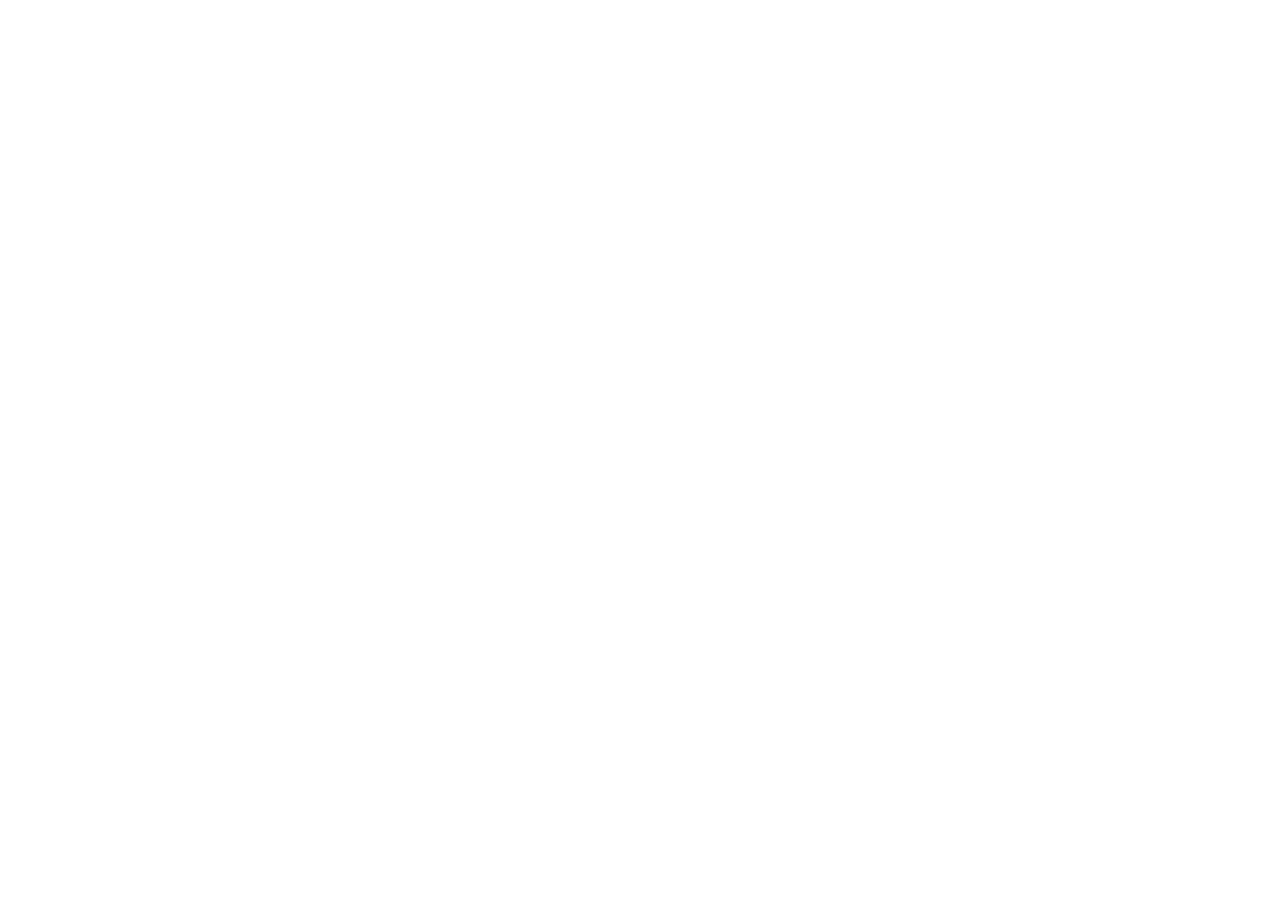
==== index.html @ e9669ab3 "Adding html and css file to the repo" ====
<!DOCTYPE html>
<html lang="en">
  <head>
    <meta charset="UTF-8" />
    <meta http-equiv="X-UA-Compatible" content="IE=edge" />
    <meta name="viewport" content="width=device-width, initial-scale=1.0" />
    <title>Présentation pays</title>
    <link rel="stylesheet" href="style.css" />
  </head>
  <body>
    <header></header>
    <main>
      <div class="about"></div>
      <article></article>
    </main>
  </body>
</html>
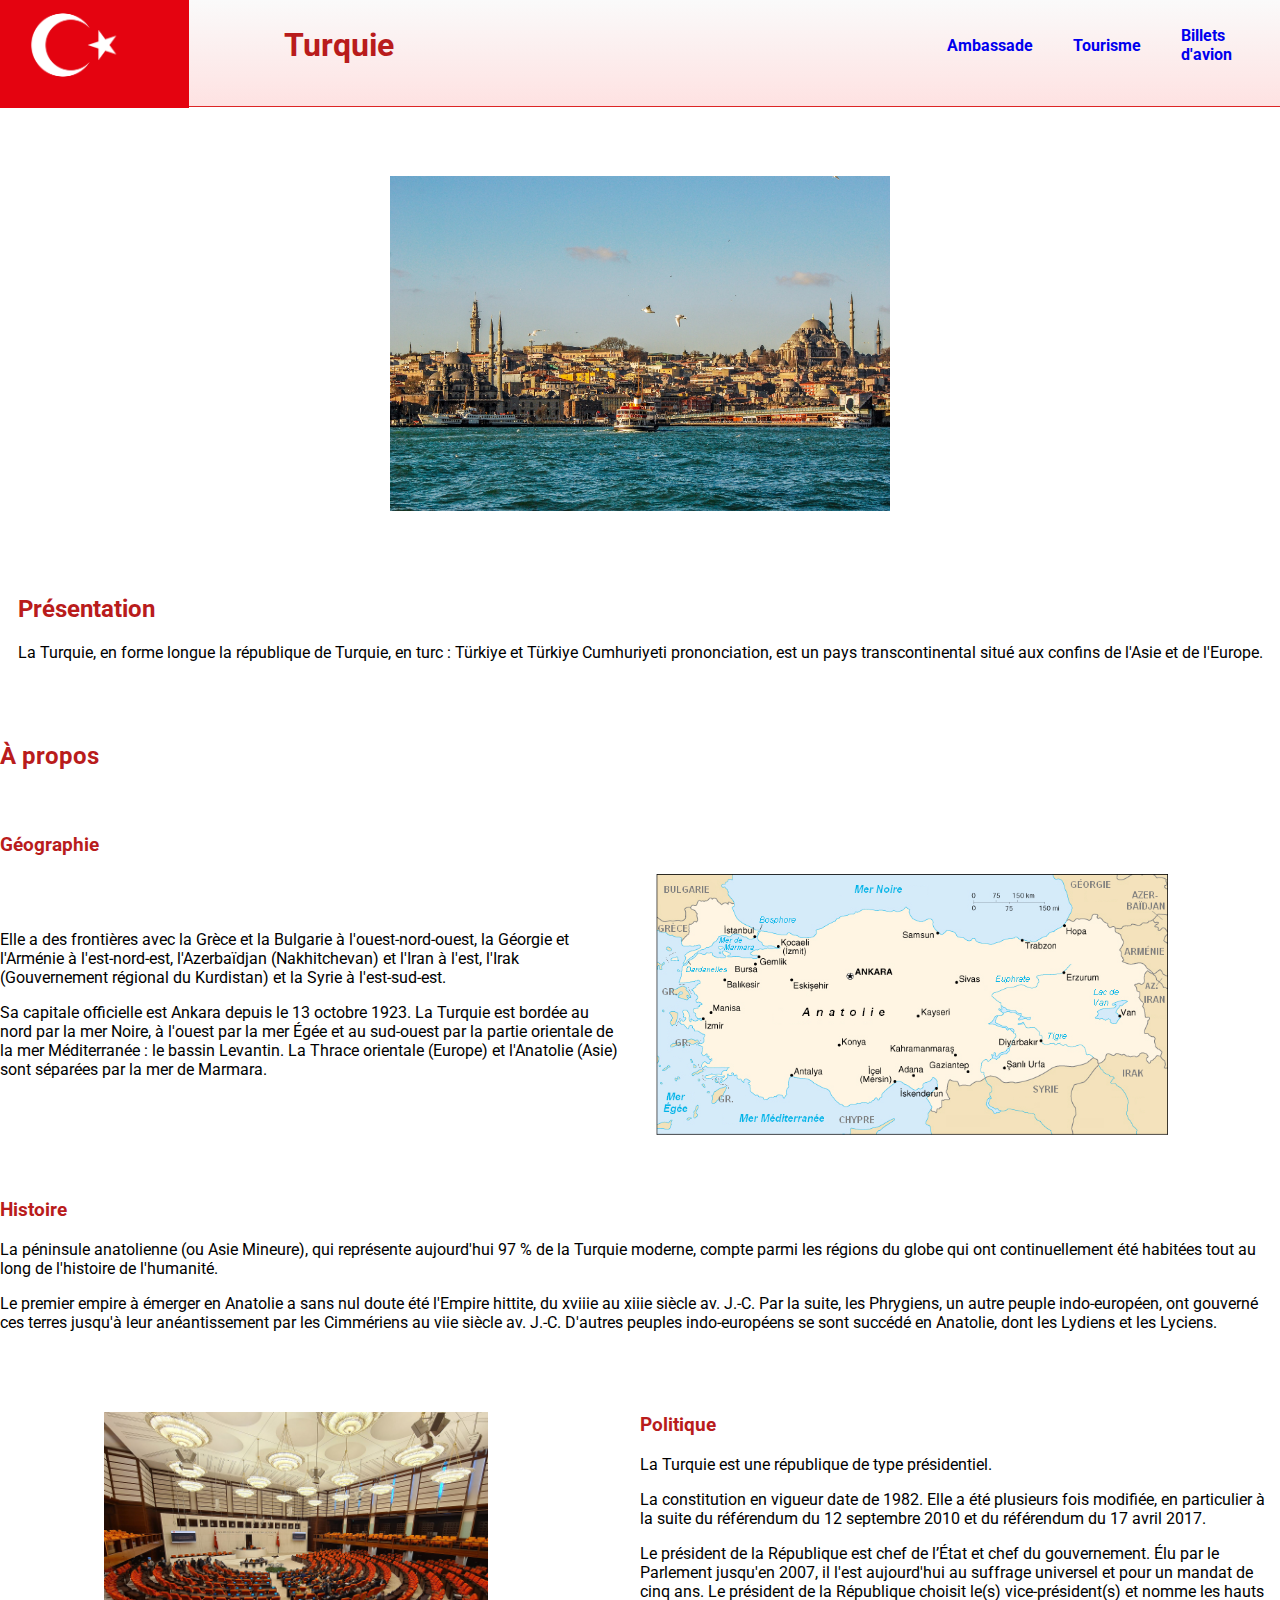
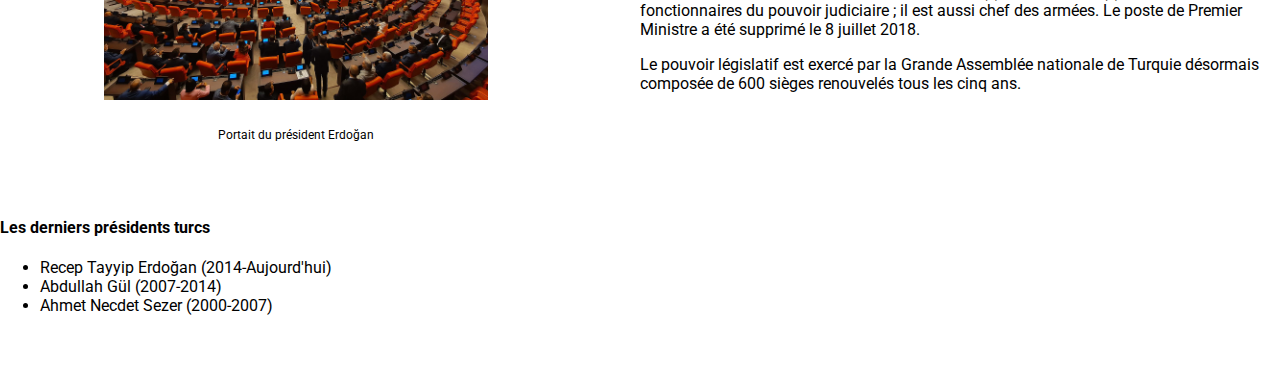
==== commit ed3ca5d8: "Content added to html, css files; added to text content to the README file and adding images to the " ====
--- a/index.html
+++ b/index.html
@@ -6,12 +6,147 @@
     <meta name="viewport" content="width=device-width, initial-scale=1.0" />
     <title>Présentation pays</title>
     <link rel="stylesheet" href="style.css" />
+    <link rel="preconnect" href="https://fonts.googleapis.com" />
+    <link rel="preconnect" href="https://fonts.gstatic.com" crossorigin />
+    <link
+      href="https://fonts.googleapis.com/css2?family=Roboto:ital,wght@0,100;0,300;0,400;0,500;0,700;0,900;1,100;1,300;1,400;1,500;1,700;1,900&display=swap"
+      rel="stylesheet"
+    />
   </head>
   <body>
-    <header></header>
-    <main>
-      <div class="about"></div>
-      <article></article>
+    <header class="navbar">
+      <div class="logo">
+        <img
+          class="flag"
+          src="/assets/Flag-Turkey.svg.png"
+          alt="Drapeau de la Turquie"
+        />
+        <h1 class="logo-text">Turquie</h1>
+      </div>
+      <div class="nav-links">
+        <p>
+          <a target="_blank" href="https://tr.ambafrance.org/"> Ambassade </a>
+        </p>
+        <p>
+          <a target="_blank" href="https://turquietourisme.ktb.gov.tr/"
+            >Tourisme</a
+          >
+        </p>
+        <p>
+          <a target="_blank" href="https://www.turkishairlines.com/">
+            Billets d'avion
+          </a>
+        </p>
+      </div>
+    </header>
+    <main class="main-content">
+      <div class="about">
+        <img
+          class="turquie-photo"
+          src="./assets/Turquie.jpg"
+          alt="Photo d'une ville en Turquie"
+        />
+        <div>
+          <h2>Présentation</h2>
+          <p>
+            La Turquie, en forme longue la république de Turquie, en turc :
+            Türkiye et Türkiye Cumhuriyeti prononciation, est un pays
+            transcontinental situé aux confins de l'Asie et de l'Europe.
+          </p>
+        </div>
+      </div>
+      <article>
+        <h2>À propos</h2>
+        <div class="main-content-section" class="geo">
+          <h3>Géographie</h3>
+          <div class="geo-content">
+            <img
+              class="geo-img"
+              src="./assets/Carte-Turquie.png"
+              alt="Position de la Turquie sur une carte"
+            />
+            <div>
+              <p>
+                Elle a des frontières avec la Grèce et la Bulgarie à
+                l'ouest-nord-ouest, la Géorgie et l'Arménie à l'est-nord-est,
+                l'Azerbaïdjan (Nakhitchevan) et l'Iran à l'est, l'Irak
+                (Gouvernement régional du Kurdistan) et la Syrie à
+                l'est-sud-est.
+              </p>
+              <p>
+                Sa capitale officielle est Ankara depuis le 13 octobre 1923. La
+                Turquie est bordée au nord par la mer Noire, à l'ouest par la
+                mer Égée et au sud-ouest par la partie orientale de la mer
+                Méditerranée : le bassin Levantin. La Thrace orientale (Europe)
+                et l'Anatolie (Asie) sont séparées par la mer de Marmara.
+              </p>
+            </div>
+          </div>
+        </div>
+        <div class="main-content-section" class="histoire">
+          <h3>Histoire</h3>
+          <p>
+            La péninsule anatolienne (ou Asie Mineure), qui représente
+            aujourd'hui 97 % de la Turquie moderne, compte parmi les régions du
+            globe qui ont continuellement été habitées tout au long de
+            l'histoire de l'humanité.
+          </p>
+          <p>
+            Le premier empire à émerger en Anatolie a sans nul doute été
+            l'Empire hittite, du xviiie au xiiie siècle av. J.-C. Par la suite,
+            les Phrygiens, un autre peuple indo-européen, ont gouverné ces
+            terres jusqu'à leur anéantissement par les Cimmériens au viie siècle
+            av. J.-C. D'autres peuples indo-européens se sont succédé en
+            Anatolie, dont les Lydiens et les Lyciens.
+          </p>
+        </div>
+        <div class="main-content-section" class="politique">
+          <div>
+            <div class="politique-content">
+              <div class="politique-img">
+                <img
+                  src="./assets/assemblee.jpeg"
+                  alt="Photo de l'assemblée turque"
+                />
+
+                <p>Portait du président Erdoğan</p>
+              </div>
+              <div class="politique-text">
+                <h3>Politique</h3>
+                <p>La Turquie est une république de type présidentiel.</p>
+                <p>
+                  La constitution en vigueur date de 1982. Elle a été plusieurs
+                  fois modifiée, en particulier à la suite du référendum du 12
+                  septembre 2010 et du référendum du 17 avril 2017.
+                </p>
+                <p>
+                  Le président de la République est chef de l’État et chef du
+                  gouvernement. Élu par le Parlement jusqu'en 2007, il l'est
+                  aujourd'hui au suffrage universel et pour un mandat de cinq
+                  ans. Le président de la République choisit le(s)
+                  vice-président(s) et nomme les hauts fonctionnaires du pouvoir
+                  judiciaire ; il est aussi chef des armées. Le poste de Premier
+                  Ministre a été supprimé le 8 juillet 2018.
+                </p>
+                <p>
+                  Le pouvoir législatif est exercé par la Grande Assemblée
+                  nationale de Turquie désormais composée de 600 sièges
+                  renouvelés tous les cinq ans.
+                </p>
+              </div>
+            </div>
+          </div>
+
+          <div class="main-content-section" class="president-list">
+            <h4>Les derniers présidents turcs</h4>
+            <ul>
+              <li>Recep Tayyip Erdoğan (2014-Aujourd'hui)</li>
+              <li>Abdullah Gül (2007-2014)</li>
+              <li>Ahmet Necdet Sezer (2000-2007)</li>
+            </ul>
+          </div>
+        </div>
+      </article>
     </main>
   </body>
 </html>
--- a/style.css
+++ b/style.css
@@ -0,0 +1,137 @@
+* {
+  font-family: "Roboto", sans-serif;
+}
+
+@media (min-width: 1024px) {
+  .navbar {
+    max-height: 10vh;
+  }
+  .flag {
+    max-height: 100%;
+  }
+}
+
+body {
+  margin: 0;
+}
+
+h3,
+h2,
+h1 {
+  color: #b91c1c;
+}
+.flag {
+  max-width: 20%;
+}
+
+.logo {
+  display: flex;
+  gap: 10%;
+  align-items: center;
+}
+
+.logo-text {
+  font-size: 2rem;
+}
+
+.navbar {
+  padding-bottom: 1rem;
+  position: fixed;
+  top: 0;
+  display: flex;
+  justify-content: space-around;
+  align-items: center;
+  border-bottom: 1px solid #dc2626;
+  background-color: #e7e5e4;
+  background: linear-gradient(#fafafa, #fee2e2);
+}
+
+.nav-links {
+  display: flex;
+  gap: 40px;
+  align-items: center;
+  font-weight: bold;
+  padding-right: 3rem;
+}
+
+a {
+  text-decoration: none;
+}
+a:hover,
+a:visited {
+  color: #b91c1c;
+}
+a:visited {
+  text-decoration: none;
+}
+
+.turquie-photo {
+  max-width: 500px;
+  margin: 4rem;
+  padding-top: 3rem;
+}
+
+.about {
+  display: flex;
+  justify-content: center;
+  flex-wrap: wrap;
+}
+
+.geo-content {
+  display: grid;
+  grid-template-columns: repeat(2, 1fr);
+  grid-template-rows: 1fr;
+  align-items: center;
+  gap: 2rem;
+}
+
+.geo-content > img {
+  grid-area: 1 / 2 / 2 / 3;
+}
+
+.geo-content > div {
+  grid-area: 1 / 1 / 2 / 2;
+}
+
+.geo-img {
+  max-width: 40vw;
+}
+
+.politique-content {
+  display: grid;
+  grid-template-columns: repeat(2, 1fr);
+  grid-template-rows: 1fr;
+}
+
+.politique-img > img {
+  display: flex;
+  max-width: 30vw;
+  padding: 1rem;
+}
+
+.politique-img > p {
+  font-size: 12px;
+  display: flex;
+  justify-content: center;
+}
+
+.politique-img {
+  grid-area: 1 / 1 / 2 / 2;
+  display: grid;
+  justify-content: center;
+  margin-right: 3rem;
+}
+
+.politique-text {
+  grid-area: 1 / 2 / 2 / 3;
+}
+
+.main-content-section {
+  margin-top: 4rem;
+}
+
+article,
+.about {
+  margin-top: 4rem;
+  margin-bottom: 4rem;
+}
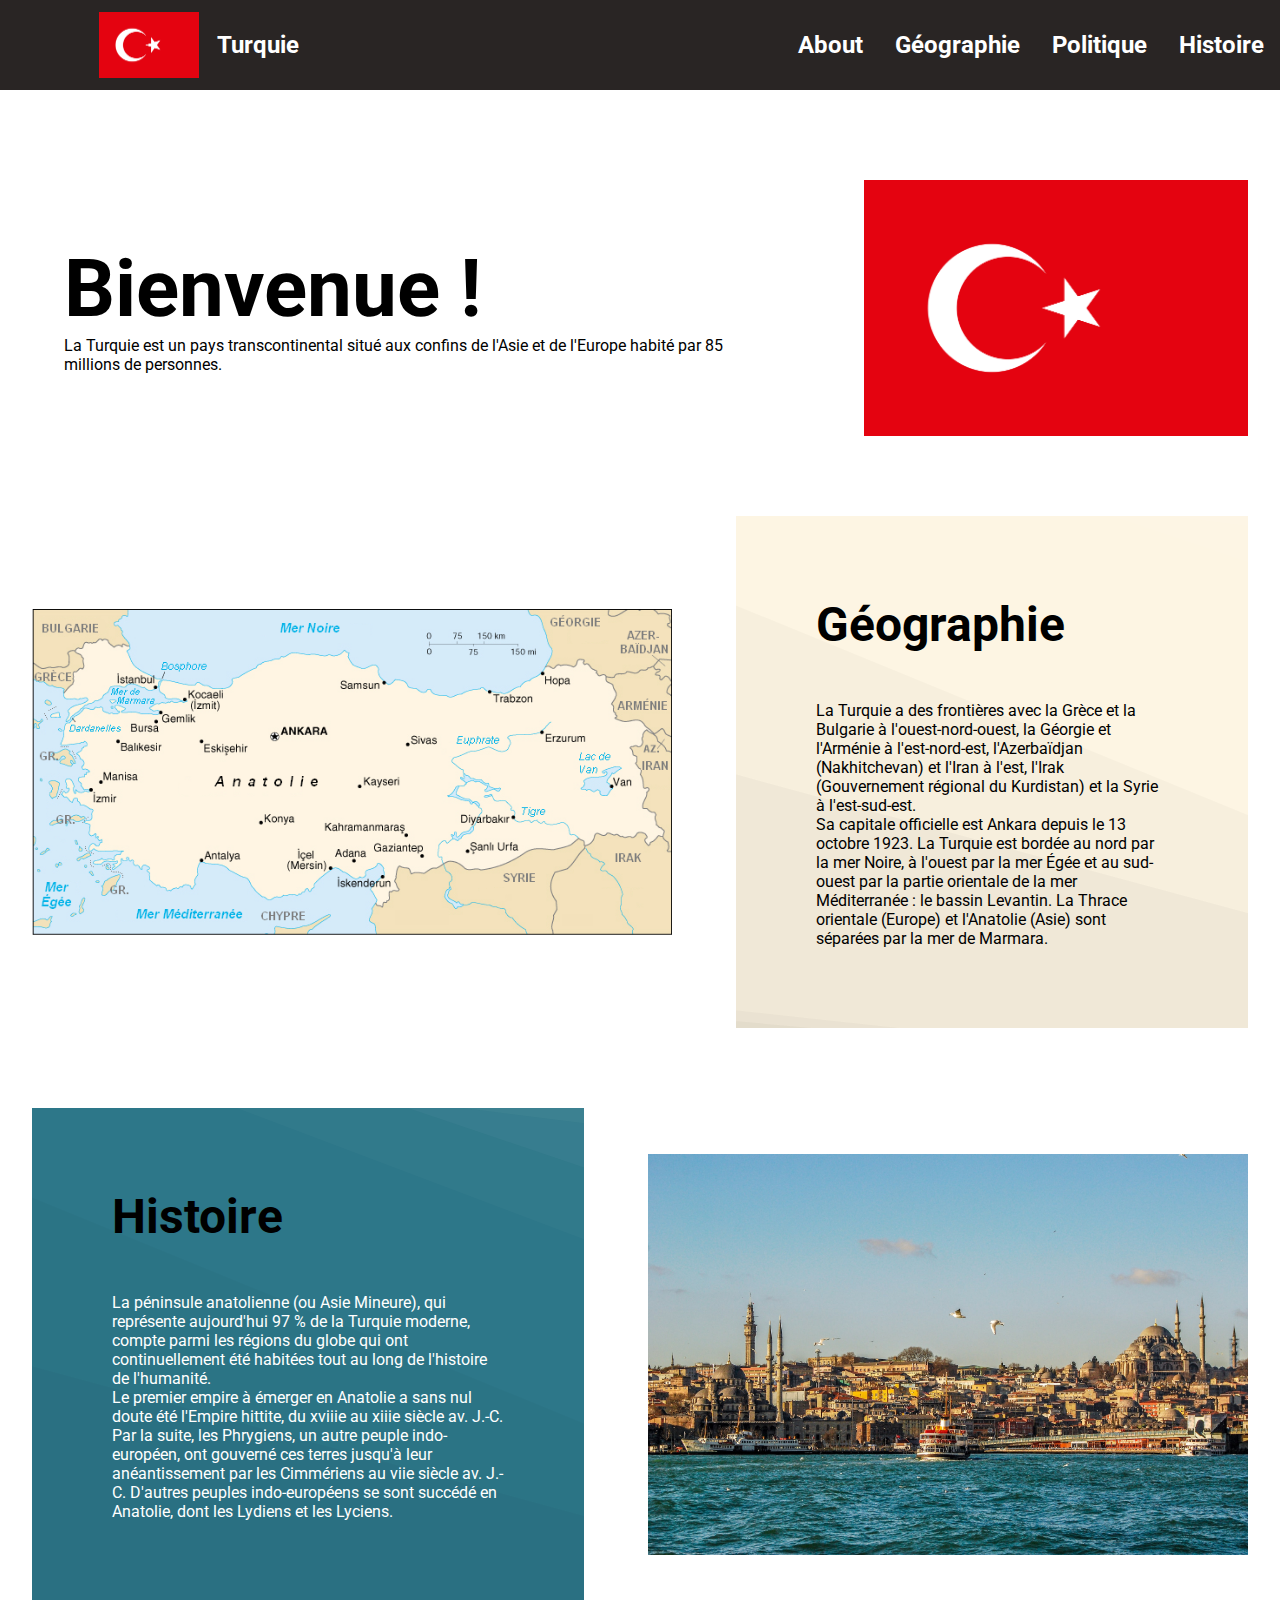
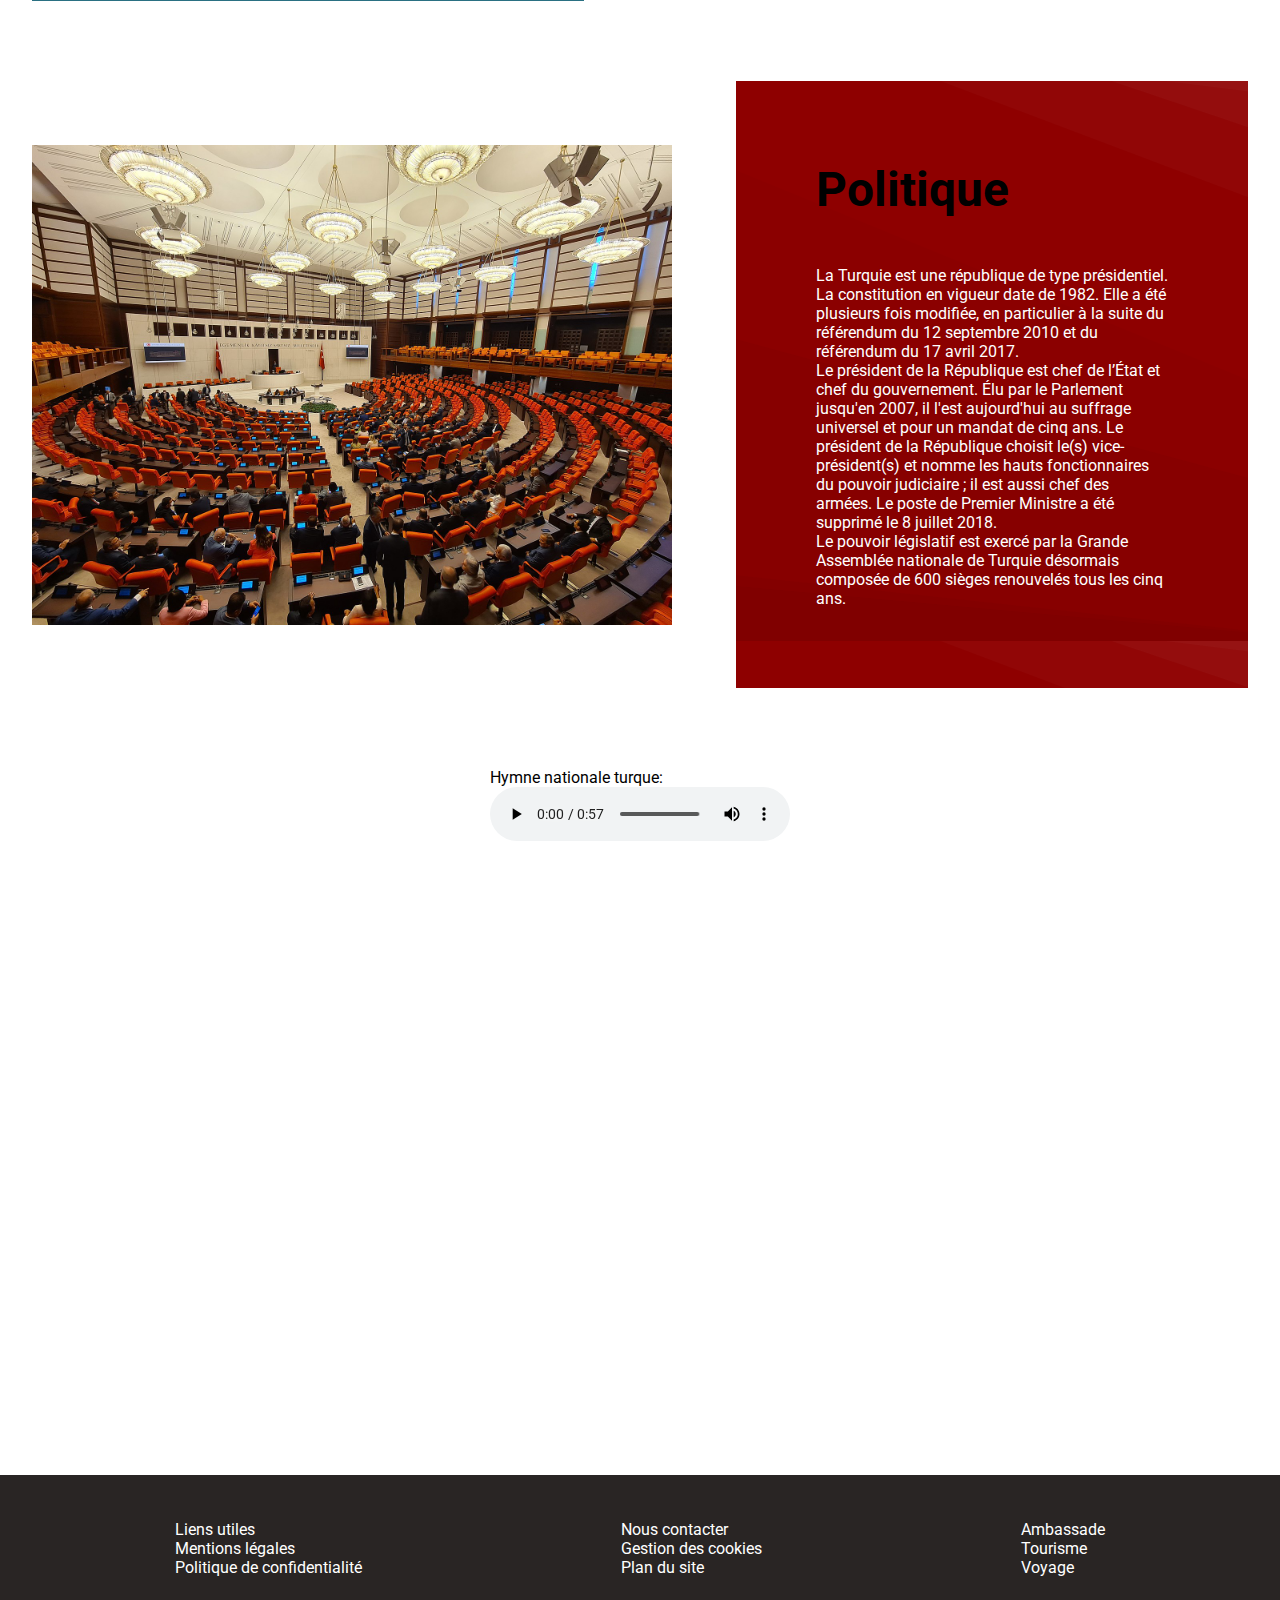
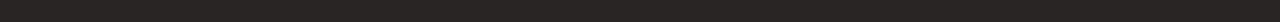
==== commit 8e63a05c: "new structure version of the page" ====
--- a/index.html
+++ b/index.html
@@ -15,59 +15,44 @@
   </head>
   <body>
     <header class="navbar">
-      <div class="logo">
+      <div class="navbar-left">
         <img
-          class="flag"
-          src="/assets/Flag-Turkey.svg.png"
+          class="drapeau"
+          src="./assets/Flag-Turkey.svg.png"
           alt="Drapeau de la Turquie"
         />
-        <h1 class="logo-text">Turquie</h1>
+        <p class="turquie-title">Turquie</p>
       </div>
-      <div class="nav-links">
-        <p>
-          <a target="_blank" href="https://tr.ambafrance.org/"> Ambassade </a>
-        </p>
-        <p>
-          <a target="_blank" href="https://turquietourisme.ktb.gov.tr/"
-            >Tourisme</a
-          >
-        </p>
-        <p>
-          <a target="_blank" href="https://www.turkishairlines.com/">
-            Billets d'avion
-          </a>
-        </p>
+      <div class="navbar-right">
+        <p>About</p>
+        <p>Géographie</p>
+        <p>Politique</p>
+        <p>Histoire</p>
       </div>
     </header>
-    <main class="main-content">
-      <div class="about">
+    <main>
+      <div class="presentation">
         <img
-          class="turquie-photo"
-          src="./assets/Turquie.jpg"
-          alt="Photo d'une ville en Turquie"
+          class="drapeau-turquie"
+          src="./assets/Flag-Turkey.svg.png"
+          alt="Photo d'un lieu en Turquie"
+          width="1000px"
         />
-        <div>
-          <h2>Présentation</h2>
+        <div class="presentation-text">
+          <h1>Bienvenue !</h1>
           <p>
-            La Turquie, en forme longue la république de Turquie, en turc :
-            Türkiye et Türkiye Cumhuriyeti prononciation, est un pays
-            transcontinental situé aux confins de l'Asie et de l'Europe.
+            La Turquie est un pays transcontinental situé aux confins de l'Asie
+            et de l'Europe habité par 85 millions de personnes.
           </p>
         </div>
       </div>
       <article>
-        <h2>À propos</h2>
-        <div class="main-content-section" class="geo">
-          <h3>Géographie</h3>
-          <div class="geo-content">
-            <img
-              class="geo-img"
-              src="./assets/Carte-Turquie.png"
-              alt="Position de la Turquie sur une carte"
-            />
+        <div class="geo">
+          <div class="geo-text">
+            <h2>Géographie</h2>
             <div>
               <p>
-                Elle a des frontières avec la Grèce et la Bulgarie à
+                La Turquie a des frontières avec la Grèce et la Bulgarie à
                 l'ouest-nord-ouest, la Géorgie et l'Arménie à l'est-nord-est,
                 l'Azerbaïdjan (Nakhitchevan) et l'Iran à l'est, l'Irak
                 (Gouvernement régional du Kurdistan) et la Syrie à
@@ -82,71 +67,123 @@
               </p>
             </div>
           </div>
+
+          <img
+            class="turquie-map"
+            src="./assets/Carte-Turquie.png"
+            width="1000px"
+            alt="La Turquie sur une carte"
+          />
         </div>
-        <div class="main-content-section" class="histoire">
-          <h3>Histoire</h3>
-          <p>
-            La péninsule anatolienne (ou Asie Mineure), qui représente
-            aujourd'hui 97 % de la Turquie moderne, compte parmi les régions du
-            globe qui ont continuellement été habitées tout au long de
-            l'histoire de l'humanité.
-          </p>
-          <p>
-            Le premier empire à émerger en Anatolie a sans nul doute été
-            l'Empire hittite, du xviiie au xiiie siècle av. J.-C. Par la suite,
-            les Phrygiens, un autre peuple indo-européen, ont gouverné ces
-            terres jusqu'à leur anéantissement par les Cimmériens au viie siècle
-            av. J.-C. D'autres peuples indo-européens se sont succédé en
-            Anatolie, dont les Lydiens et les Lyciens.
-          </p>
-        </div>
-        <div class="main-content-section" class="politique">
-          <div>
-            <div class="politique-content">
-              <div class="politique-img">
-                <img
-                  src="./assets/assemblee.jpeg"
-                  alt="Photo de l'assemblée turque"
-                />
-
-                <p>Portait du président Erdoğan</p>
-              </div>
-              <div class="politique-text">
-                <h3>Politique</h3>
-                <p>La Turquie est une république de type présidentiel.</p>
-                <p>
-                  La constitution en vigueur date de 1982. Elle a été plusieurs
-                  fois modifiée, en particulier à la suite du référendum du 12
-                  septembre 2010 et du référendum du 17 avril 2017.
-                </p>
-                <p>
-                  Le président de la République est chef de l’État et chef du
-                  gouvernement. Élu par le Parlement jusqu'en 2007, il l'est
-                  aujourd'hui au suffrage universel et pour un mandat de cinq
-                  ans. Le président de la République choisit le(s)
-                  vice-président(s) et nomme les hauts fonctionnaires du pouvoir
-                  judiciaire ; il est aussi chef des armées. Le poste de Premier
-                  Ministre a été supprimé le 8 juillet 2018.
-                </p>
-                <p>
-                  Le pouvoir législatif est exercé par la Grande Assemblée
-                  nationale de Turquie désormais composée de 600 sièges
-                  renouvelés tous les cinq ans.
-                </p>
-              </div>
+        <div class="histoire">
+          <div class="histoire-text">
+            <h2>Histoire</h2>
+            <div>
+              <p>
+                La péninsule anatolienne (ou Asie Mineure), qui représente
+                aujourd'hui 97 % de la Turquie moderne, compte parmi les régions
+                du globe qui ont continuellement été habitées tout au long de
+                l'histoire de l'humanité.
+              </p>
+              <p>
+                Le premier empire à émerger en Anatolie a sans nul doute été
+                l'Empire hittite, du xviiie au xiiie siècle av. J.-C. Par la
+                suite, les Phrygiens, un autre peuple indo-européen, ont
+                gouverné ces terres jusqu'à leur anéantissement par les
+                Cimmériens au viie siècle av. J.-C. D'autres peuples
+                indo-européens se sont succédé en Anatolie, dont les Lydiens et
+                les Lyciens.
+              </p>
             </div>
           </div>
-
-          <div class="main-content-section" class="president-list">
-            <h4>Les derniers présidents turcs</h4>
-            <ul>
-              <li>Recep Tayyip Erdoğan (2014-Aujourd'hui)</li>
-              <li>Abdullah Gül (2007-2014)</li>
-              <li>Ahmet Necdet Sezer (2000-2007)</li>
-            </ul>
+          <img
+            class="turquie-img"
+            src="./assets/Turquie.jpg"
+            alt="Drapeau de la Turquie"
+            width="600px"
+          />
+        </div>
+        <div class="politique">
+          <div class="politique-text">
+            <h2>Politique</h2>
+            <div>
+              <p>La Turquie est une république de type présidentiel.</p>
+              <p>
+                La constitution en vigueur date de 1982. Elle a été plusieurs
+                fois modifiée, en particulier à la suite du référendum du 12
+                septembre 2010 et du référendum du 17 avril 2017.
+              </p>
+              <p>
+                Le président de la République est chef de l’État et chef du
+                gouvernement. Élu par le Parlement jusqu'en 2007, il l'est
+                aujourd'hui au suffrage universel et pour un mandat de cinq ans.
+                Le président de la République choisit le(s) vice-président(s) et
+                nomme les hauts fonctionnaires du pouvoir judiciaire ; il est
+                aussi chef des armées. Le poste de Premier Ministre a été
+                supprimé le 8 juillet 2018.
+              </p>
+              <p>
+                Le pouvoir législatif est exercé par la Grande Assemblée
+                nationale de Turquie désormais composée de 600 sièges renouvelés
+                tous les cinq ans.
+              </p>
+            </div>
           </div>
+          <img
+            class="politique-img"
+            src="./assets/assemblee.jpeg"
+            width="1000px"
+            alt="La Turquie sur une carte"
+          />
         </div>
       </article>
     </main>
+    <section class="media">
+      <figure>
+        <figcaption>Hymne nationale turque:</figcaption>
+        <audio controls src="./assets/IstiklalMarsi-2013_(version_2).oga">
+          <a href="./assets/IstiklalMarsi-2013_(version_2).oga">
+            Download audio
+          </a>
+        </audio>
+      </figure>
+      <div class="video">
+        <iframe
+          width="100%"
+          height="100%"
+          src="https://www.youtube.com/embed/2vqvBzb0xJY"
+          title="YouTube video player"
+          frameborder="0"
+          allow="accelerometer; autoplay; clipboard-write; encrypted-media; gyroscope; picture-in-picture; web-share"
+          allowfullscreen
+        ></iframe>
+      </div>
+    </section>
+    <footer>
+      <div>
+        <p>Liens utiles</p>
+        <p>Mentions légales</p>
+        <p>Politique de confidentialité</p>
+      </div>
+      <div>
+        <p>Nous contacter</p>
+        <p>Gestion des cookies</p>
+        <p>Plan du site</p>
+      </div>
+      <div>
+        <a class="nav-link" target="_blank" href="https://tr.ambafrance.org/"
+          >Ambassade</a
+        >
+        <a class="nav-link" target="_blank" href="https://www.istanbul.fr/"
+          >Tourisme</a
+        >
+        <a
+          class="nav-link"
+          target="_blank"
+          href="https://www.turkishairlines.com/"
+          >Voyage</a
+        >
+      </div>
+    </footer>
   </body>
 </html>
--- a/style.css
+++ b/style.css
@@ -1,137 +1,153 @@
 * {
   font-family: "Roboto", sans-serif;
-}
-
-@media (min-width: 1024px) {
-  .navbar {
-    max-height: 10vh;
-  }
-  .flag {
-    max-height: 100%;
-  }
-}
-
-body {
+  padding: 0;
   margin: 0;
 }
 
-h3,
-h2,
-h1 {
-  color: #b91c1c;
-}
-.flag {
-  max-width: 20%;
-}
-
-.logo {
-  display: flex;
-  gap: 10%;
-  align-items: center;
-}
-
-.logo-text {
-  font-size: 2rem;
+a:link,
+a:visited {
+  text-decoration: none;
+  color: white;
 }
 
 .navbar {
-  padding-bottom: 1rem;
-  position: fixed;
-  top: 0;
+  height: 10vh;
+  width: 100vw;
+  background-color: #292524;
+  color: white;
   display: flex;
   justify-content: space-around;
   align-items: center;
-  border-bottom: 1px solid #dc2626;
-  background-color: #e7e5e4;
-  background: linear-gradient(#fafafa, #fee2e2);
+  position: fixed;
+  top: 0;
+  gap: 25%;
+}
+.drapeau {
+  width: 100px;
+  height: auto;
 }
 
-.nav-links {
+.navbar-left,
+.navbar-right {
   display: flex;
-  gap: 40px;
+  justify-content: space-around;
   align-items: center;
+  max-width: 25vw;
   font-weight: bold;
-  padding-right: 3rem;
+  font-size: 1.5em;
+  gap: 10%;
 }
 
-a {
-  text-decoration: none;
-}
-a:hover,
-a:visited {
-  color: #b91c1c;
-}
-a:visited {
-  text-decoration: none;
+.navbar-right {
+  padding-right: 5vw;
 }
 
-.turquie-photo {
-  max-width: 500px;
-  margin: 4rem;
-  padding-top: 3rem;
+main {
+  margin-top: 20vh;
 }
 
-.about {
+.presentation,
+.histoire,
+.geo,
+.politique {
   display: flex;
-  justify-content: center;
-  flex-wrap: wrap;
+  align-items: center;
+  justify-content: space-around;
+  margin-left: 2.5vw;
+  margin-right: 2.5vw;
+  gap: 5vw;
+  margin-bottom: 5em;
+}
+.presentation,
+.geo,
+.politique {
+  flex-direction: row-reverse;
 }
 
-.geo-content {
-  display: grid;
-  grid-template-columns: repeat(2, 1fr);
-  grid-template-rows: 1fr;
-  align-items: center;
-  gap: 2rem;
+.drapeau-turquie {
+  max-width: 30vw;
+  height: auto;
 }
 
-.geo-content > img {
-  grid-area: 1 / 2 / 2 / 3;
+.politique-img,
+.turquie-map,
+.turquie-img {
+  max-width: 50vw;
 }
 
-.geo-content > div {
-  grid-area: 1 / 1 / 2 / 2;
+h1 {
+  font-size: 5em;
+  color: black;
 }
 
-.geo-img {
-  max-width: 40vw;
+h2 {
+  font-size: 3em;
+  padding-bottom: 1em;
+  color: #cffafe;
 }
 
-.politique-content {
-  display: grid;
-  grid-template-columns: repeat(2, 1fr);
-  grid-template-rows: 1fr;
+p {
+  font-size: 1em;
 }
 
-.politique-img > img {
-  display: flex;
-  max-width: 30vw;
-  padding: 1rem;
+.presentation-text {
+  padding: 2em;
+  max-width: 60vw;
 }
 
-.politique-img > p {
-  font-size: 12px;
-  display: flex;
-  justify-content: center;
+.geo-text,
+.histoire-text,
+.politique-text {
+  max-width: 40vw;
+  padding: 5em;
 }
 
-.politique-img {
-  grid-area: 1 / 1 / 2 / 2;
-  display: grid;
-  justify-content: center;
-  margin-right: 3rem;
+.geo-text > h2 {
+  color: black;
+}
+.geo-text {
+  color: black;
+  background-image: url("data:image/svg+xml,%3csvg xmlns='http://www.w3.org/2000/svg' version='1.1' xmlns:xlink='http://www.w3.org/1999/xlink' xmlns:svgjs='http://svgjs.com/svgjs' width='1440' height='560' preserveAspectRatio='none' viewBox='0 0 1440 560'%3e%3cg mask='url(%26quot%3b%23SvgjsMask2450%26quot%3b)' fill='none'%3e%3crect width='1440' height='560' x='0' y='0' fill='url(%23SvgjsLinearGradient2451)'%3e%3c/rect%3e%3cpath d='M1440 0L952.1700000000001 0L1440 118.22z' fill='rgba(255%2c 255%2c 255%2c .1)'%3e%3c/path%3e%3cpath d='M952.1700000000001 0L1440 118.22L1440 127.18L431.08000000000004 0z' fill='rgba(255%2c 255%2c 255%2c .075)'%3e%3c/path%3e%3cpath d='M431.0799999999999 0L1440 127.18L1440 359.53L375.86999999999995 0z' fill='rgba(255%2c 255%2c 255%2c .05)'%3e%3c/path%3e%3cpath d='M375.8699999999999 0L1440 359.53L1440 466.59L204.7699999999999 0z' fill='rgba(255%2c 255%2c 255%2c .025)'%3e%3c/path%3e%3cpath d='M0 560L605.43 560L0 505.08z' fill='rgba(0%2c 0%2c 0%2c .1)'%3e%3c/path%3e%3cpath d='M0 505.08L605.43 560L607.8399999999999 560L0 494.28z' fill='rgba(0%2c 0%2c 0%2c .075)'%3e%3c/path%3e%3cpath d='M0 494.28L607.8399999999999 560L1113.29 560L0 258.33z' fill='rgba(0%2c 0%2c 0%2c .05)'%3e%3c/path%3e%3cpath d='M0 258.33000000000004L1113.29 560L1149.3799999999999 560L0 89.44000000000005z' fill='rgba(0%2c 0%2c 0%2c .025)'%3e%3c/path%3e%3c/g%3e%3cdefs%3e%3cmask id='SvgjsMask2450'%3e%3crect width='1440' height='560' fill='white'%3e%3c/rect%3e%3c/mask%3e%3clinearGradient x1='15.28%25' y1='-39.29%25' x2='84.72%25' y2='139.29%25' gradientUnits='userSpaceOnUse' id='SvgjsLinearGradient2451'%3e%3cstop stop-color='rgba(253%2c 245%2c 227%2c 1)' offset='1'%3e%3c/stop%3e%3cstop stop-color='rgba(14%2c 42%2c 71%2c 1)' offset='1'%3e%3c/stop%3e%3c/linearGradient%3e%3c/defs%3e%3c/svg%3e");
+}
+.politique-text > h2 {
+  color: black;
+}
+.politique-text {
+  color: white;
+  background-image: url("data:image/svg+xml,%3csvg xmlns='http://www.w3.org/2000/svg' version='1.1' xmlns:xlink='http://www.w3.org/1999/xlink' xmlns:svgjs='http://svgjs.com/svgjs' width='1440' height='560' preserveAspectRatio='none' viewBox='0 0 1440 560'%3e%3cg mask='url(%26quot%3b%23SvgjsMask1612%26quot%3b)' fill='none'%3e%3crect width='1440' height='560' x='0' y='0' fill='url(%23SvgjsLinearGradient1613)'%3e%3c/rect%3e%3cpath d='M1440 0L952.1700000000001 0L1440 118.22z' fill='rgba(255%2c 255%2c 255%2c .1)'%3e%3c/path%3e%3cpath d='M952.1700000000001 0L1440 118.22L1440 127.18L431.08000000000004 0z' fill='rgba(255%2c 255%2c 255%2c .075)'%3e%3c/path%3e%3cpath d='M431.0799999999999 0L1440 127.18L1440 359.53L375.86999999999995 0z' fill='rgba(255%2c 255%2c 255%2c .05)'%3e%3c/path%3e%3cpath d='M375.8699999999999 0L1440 359.53L1440 466.59L204.7699999999999 0z' fill='rgba(255%2c 255%2c 255%2c .025)'%3e%3c/path%3e%3cpath d='M0 560L605.43 560L0 505.08z' fill='rgba(0%2c 0%2c 0%2c .1)'%3e%3c/path%3e%3cpath d='M0 505.08L605.43 560L607.8399999999999 560L0 494.28z' fill='rgba(0%2c 0%2c 0%2c .075)'%3e%3c/path%3e%3cpath d='M0 494.28L607.8399999999999 560L1113.29 560L0 258.33z' fill='rgba(0%2c 0%2c 0%2c .05)'%3e%3c/path%3e%3cpath d='M0 258.33000000000004L1113.29 560L1149.3799999999999 560L0 89.44000000000005z' fill='rgba(0%2c 0%2c 0%2c .025)'%3e%3c/path%3e%3c/g%3e%3cdefs%3e%3cmask id='SvgjsMask1612'%3e%3crect width='1440' height='560' fill='white'%3e%3c/rect%3e%3c/mask%3e%3clinearGradient x1='15.28%25' y1='-39.29%25' x2='84.72%25' y2='139.29%25' gradientUnits='userSpaceOnUse' id='SvgjsLinearGradient1613'%3e%3cstop stop-color='rgba(142%2c 0%2c 0%2c 1)' offset='1'%3e%3c/stop%3e%3cstop stop-color='rgba(14%2c 42%2c 71%2c 1)' offset='1'%3e%3c/stop%3e%3c/linearGradient%3e%3c/defs%3e%3c/svg%3e");
 }
 
-.politique-text {
-  grid-area: 1 / 2 / 2 / 3;
+.histoire-text > h2 {
+  color: black;
+}
+.histoire-text {
+  color: white;
+  background-image: url("data:image/svg+xml,%3csvg xmlns='http://www.w3.org/2000/svg' version='1.1' xmlns:xlink='http://www.w3.org/1999/xlink' xmlns:svgjs='http://svgjs.com/svgjs' width='1440' height='560' preserveAspectRatio='none' viewBox='0 0 1440 560'%3e%3cg mask='url(%26quot%3b%23SvgjsMask2448%26quot%3b)' fill='none'%3e%3crect width='1440' height='560' x='0' y='0' fill='url(%23SvgjsLinearGradient2449)'%3e%3c/rect%3e%3cpath d='M1440 0L952.1700000000001 0L1440 118.22z' fill='rgba(255%2c 255%2c 255%2c .1)'%3e%3c/path%3e%3cpath d='M952.1700000000001 0L1440 118.22L1440 127.18L431.08000000000004 0z' fill='rgba(255%2c 255%2c 255%2c .075)'%3e%3c/path%3e%3cpath d='M431.0799999999999 0L1440 127.18L1440 359.53L375.86999999999995 0z' fill='rgba(255%2c 255%2c 255%2c .05)'%3e%3c/path%3e%3cpath d='M375.8699999999999 0L1440 359.53L1440 466.59L204.7699999999999 0z' fill='rgba(255%2c 255%2c 255%2c .025)'%3e%3c/path%3e%3cpath d='M0 560L605.43 560L0 505.08z' fill='rgba(0%2c 0%2c 0%2c .1)'%3e%3c/path%3e%3cpath d='M0 505.08L605.43 560L607.8399999999999 560L0 494.28z' fill='rgba(0%2c 0%2c 0%2c .075)'%3e%3c/path%3e%3cpath d='M0 494.28L607.8399999999999 560L1113.29 560L0 258.33z' fill='rgba(0%2c 0%2c 0%2c .05)'%3e%3c/path%3e%3cpath d='M0 258.33000000000004L1113.29 560L1149.3799999999999 560L0 89.44000000000005z' fill='rgba(0%2c 0%2c 0%2c .025)'%3e%3c/path%3e%3c/g%3e%3cdefs%3e%3cmask id='SvgjsMask2448'%3e%3crect width='1440' height='560' fill='white'%3e%3c/rect%3e%3c/mask%3e%3clinearGradient x1='15.28%25' y1='-39.29%25' x2='84.72%25' y2='139.29%25' gradientUnits='userSpaceOnUse' id='SvgjsLinearGradient2449'%3e%3cstop stop-color='rgba(45%2c 119%2c 137%2c 1)' offset='1'%3e%3c/stop%3e%3cstop stop-color='rgba(14%2c 42%2c 71%2c 1)' offset='1'%3e%3c/stop%3e%3c/linearGradient%3e%3c/defs%3e%3c/svg%3e");
 }
 
-.main-content-section {
-  margin-top: 4rem;
+.media {
+  display: flex;
+  flex-direction: column;
+  align-items: center;
+  gap: 5vh;
 }
 
-article,
-.about {
-  margin-top: 4rem;
-  margin-bottom: 4rem;
+.video {
+  width: 50vw;
+  height: 55vh;
 }
+
+footer {
+  display: flex;
+  align-items: center;
+  justify-content: space-around;
+  margin-top: 10vh;
+  padding: 5vh;
+  background-color: #292524;
+}
+
+footer > div {
+  display: flex;
+  flex-direction: column;
+  color: white;
+}
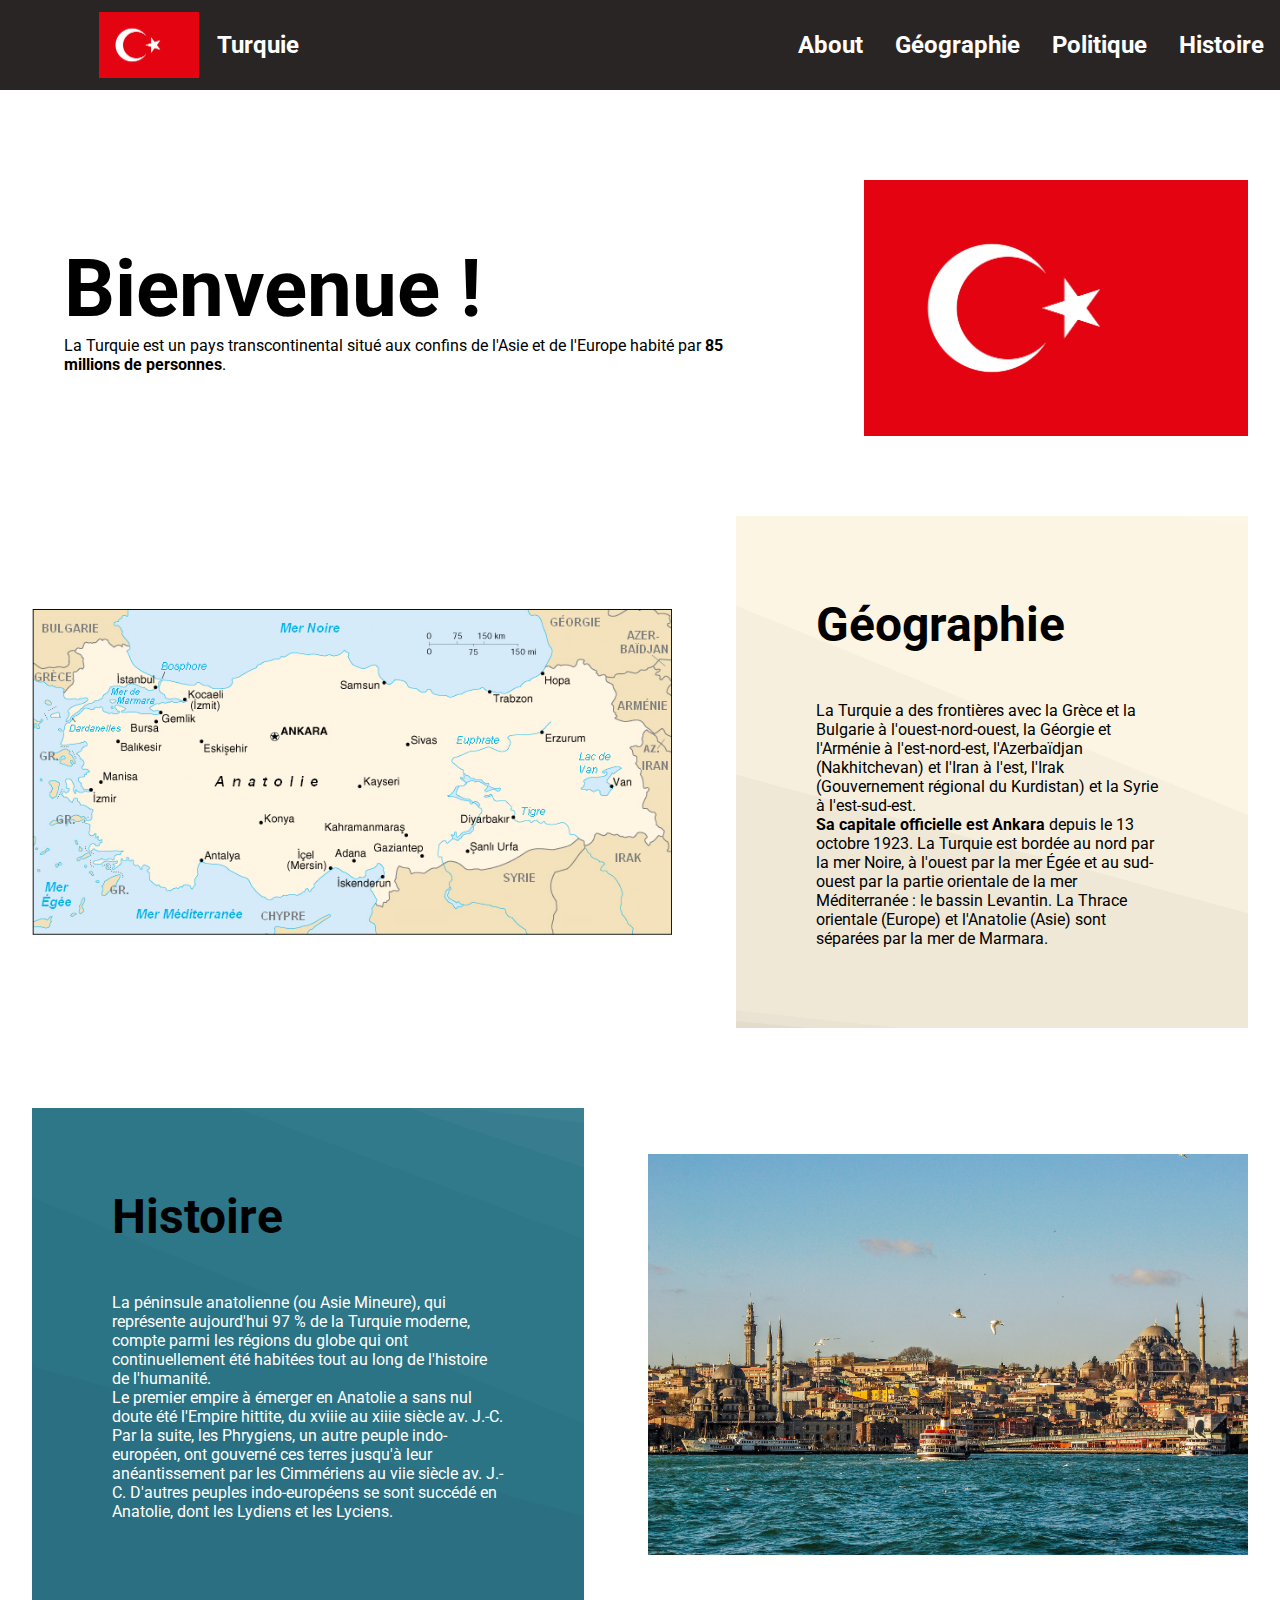
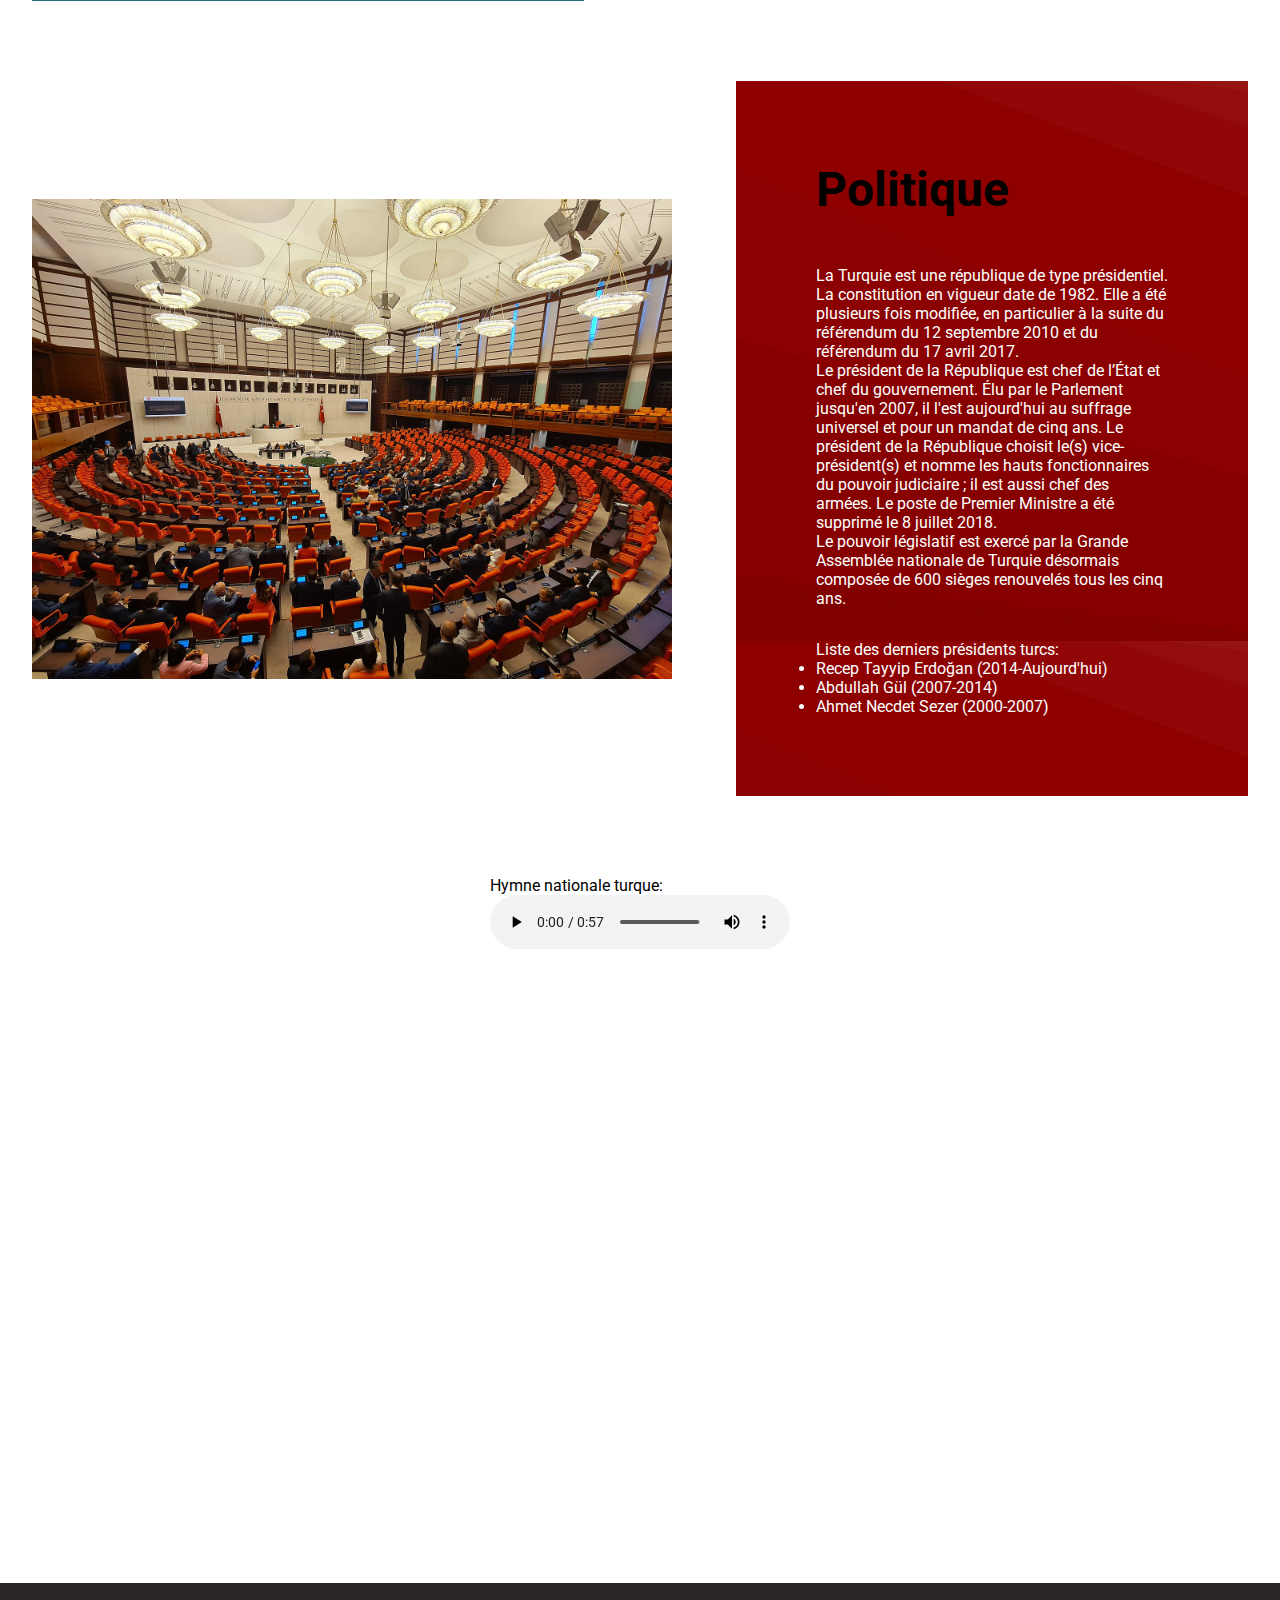
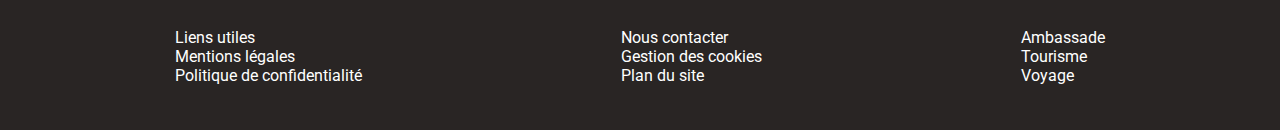
==== commit c9f11110: "added some bold text and created an unordered list" ====
--- a/index.html
+++ b/index.html
@@ -42,7 +42,7 @@
           <h1>Bienvenue !</h1>
           <p>
             La Turquie est un pays transcontinental situé aux confins de l'Asie
-            et de l'Europe habité par 85 millions de personnes.
+            et de l'Europe habité par <strong>85 millions de personnes</strong>.
           </p>
         </div>
       </div>
@@ -59,11 +59,12 @@
                 l'est-sud-est.
               </p>
               <p>
-                Sa capitale officielle est Ankara depuis le 13 octobre 1923. La
-                Turquie est bordée au nord par la mer Noire, à l'ouest par la
-                mer Égée et au sud-ouest par la partie orientale de la mer
-                Méditerranée : le bassin Levantin. La Thrace orientale (Europe)
-                et l'Anatolie (Asie) sont séparées par la mer de Marmara.
+                <strong>Sa capitale officielle est Ankara</strong> depuis le 13
+                octobre 1923. La Turquie est bordée au nord par la mer Noire, à
+                l'ouest par la mer Égée et au sud-ouest par la partie orientale
+                de la mer Méditerranée : le bassin Levantin. La Thrace orientale
+                (Europe) et l'Anatolie (Asie) sont séparées par la mer de
+                Marmara.
               </p>
             </div>
           </div>
@@ -128,6 +129,14 @@
                 tous les cinq ans.
               </p>
             </div>
+            <div class="president-list">
+              <p>Liste des derniers présidents turcs:</p>
+              <ul>
+                <li>Recep Tayyip Erdoğan (2014-Aujourd'hui)</li>
+                <li>Abdullah Gül (2007-2014)</li>
+                <li>Ahmet Necdet Sezer (2000-2007)</li>
+              </ul>
+            </div>
           </div>
           <img
             class="politique-img"
--- a/style.css
+++ b/style.css
@@ -112,6 +112,9 @@
 .politique-text > h2 {
   color: black;
 }
+.president-list {
+  margin-top: 2rem;
+}
 .politique-text {
   color: white;
   background-image: url("data:image/svg+xml,%3csvg xmlns='http://www.w3.org/2000/svg' version='1.1' xmlns:xlink='http://www.w3.org/1999/xlink' xmlns:svgjs='http://svgjs.com/svgjs' width='1440' height='560' preserveAspectRatio='none' viewBox='0 0 1440 560'%3e%3cg mask='url(%26quot%3b%23SvgjsMask1612%26quot%3b)' fill='none'%3e%3crect width='1440' height='560' x='0' y='0' fill='url(%23SvgjsLinearGradient1613)'%3e%3c/rect%3e%3cpath d='M1440 0L952.1700000000001 0L1440 118.22z' fill='rgba(255%2c 255%2c 255%2c .1)'%3e%3c/path%3e%3cpath d='M952.1700000000001 0L1440 118.22L1440 127.18L431.08000000000004 0z' fill='rgba(255%2c 255%2c 255%2c .075)'%3e%3c/path%3e%3cpath d='M431.0799999999999 0L1440 127.18L1440 359.53L375.86999999999995 0z' fill='rgba(255%2c 255%2c 255%2c .05)'%3e%3c/path%3e%3cpath d='M375.8699999999999 0L1440 359.53L1440 466.59L204.7699999999999 0z' fill='rgba(255%2c 255%2c 255%2c .025)'%3e%3c/path%3e%3cpath d='M0 560L605.43 560L0 505.08z' fill='rgba(0%2c 0%2c 0%2c .1)'%3e%3c/path%3e%3cpath d='M0 505.08L605.43 560L607.8399999999999 560L0 494.28z' fill='rgba(0%2c 0%2c 0%2c .075)'%3e%3c/path%3e%3cpath d='M0 494.28L607.8399999999999 560L1113.29 560L0 258.33z' fill='rgba(0%2c 0%2c 0%2c .05)'%3e%3c/path%3e%3cpath d='M0 258.33000000000004L1113.29 560L1149.3799999999999 560L0 89.44000000000005z' fill='rgba(0%2c 0%2c 0%2c .025)'%3e%3c/path%3e%3c/g%3e%3cdefs%3e%3cmask id='SvgjsMask1612'%3e%3crect width='1440' height='560' fill='white'%3e%3c/rect%3e%3c/mask%3e%3clinearGradient x1='15.28%25' y1='-39.29%25' x2='84.72%25' y2='139.29%25' gradientUnits='userSpaceOnUse' id='SvgjsLinearGradient1613'%3e%3cstop stop-color='rgba(142%2c 0%2c 0%2c 1)' offset='1'%3e%3c/stop%3e%3cstop stop-color='rgba(14%2c 42%2c 71%2c 1)' offset='1'%3e%3c/stop%3e%3c/linearGradient%3e%3c/defs%3e%3c/svg%3e");
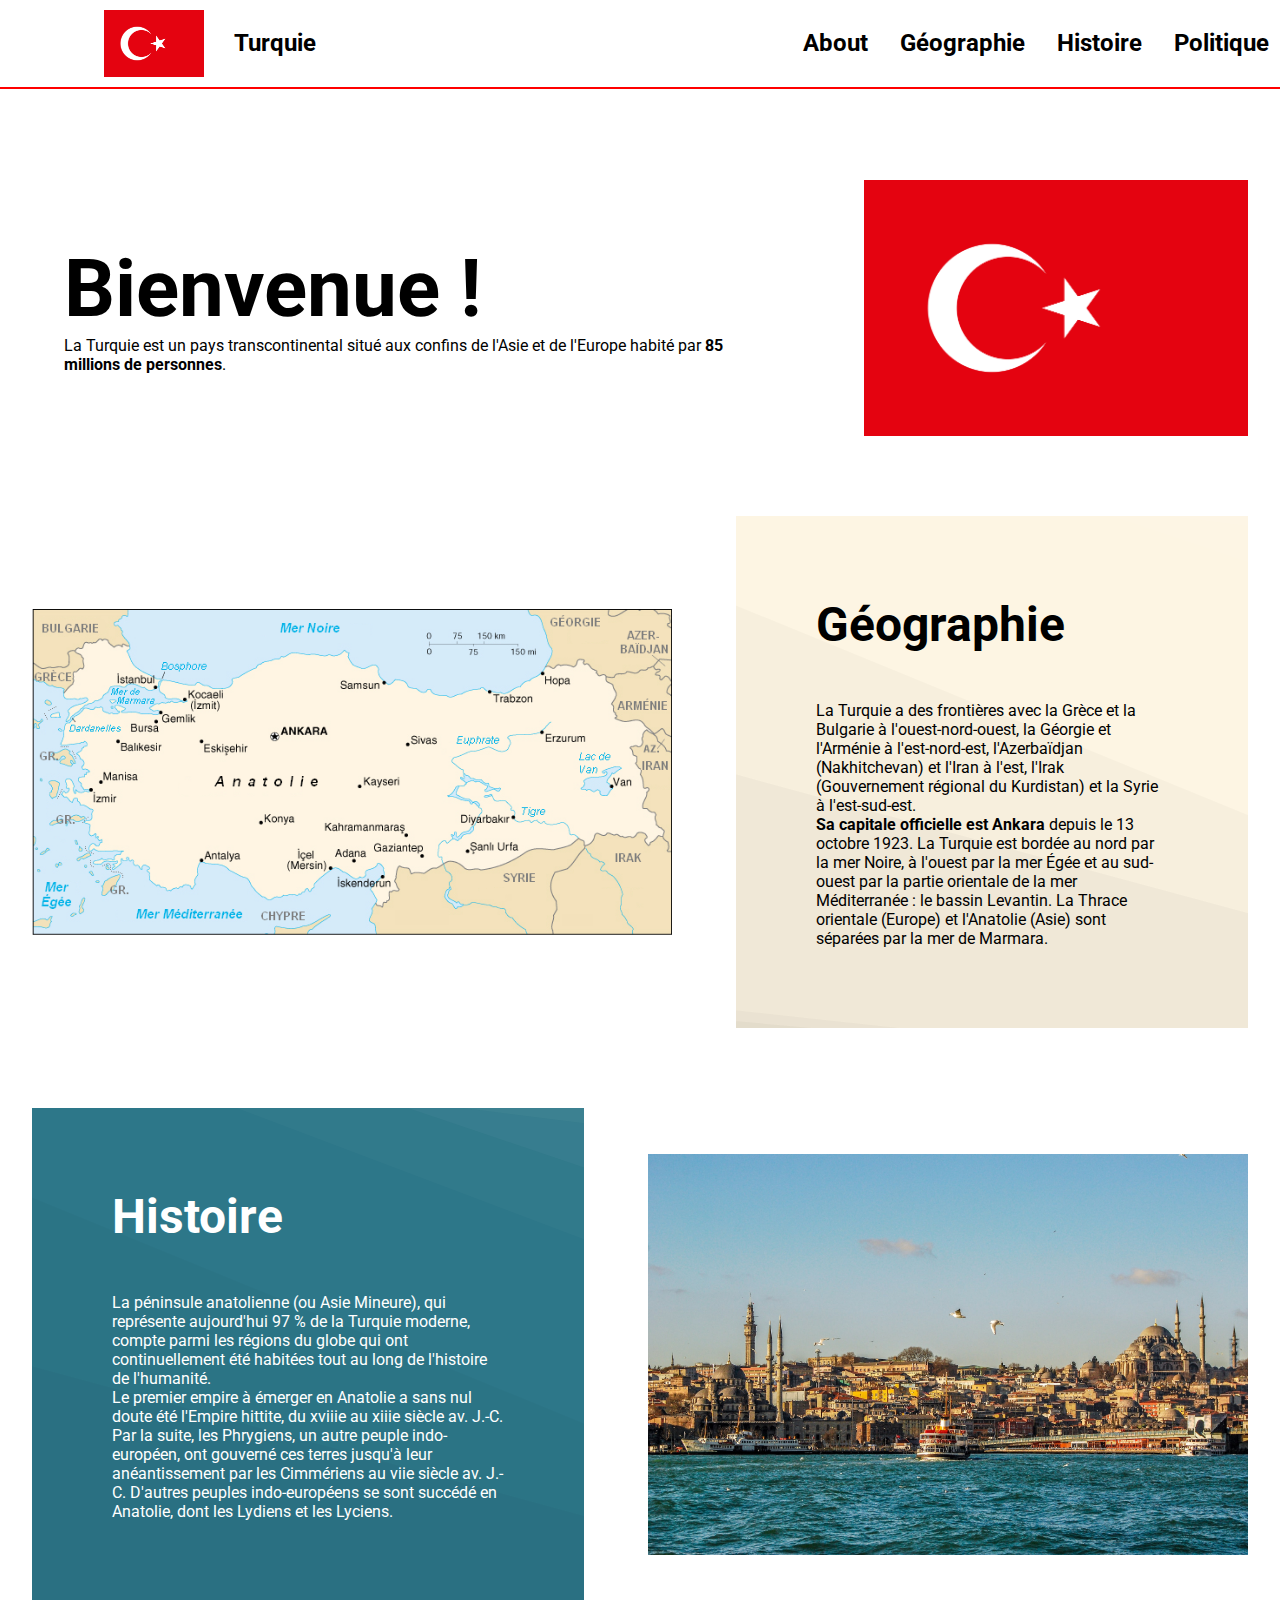
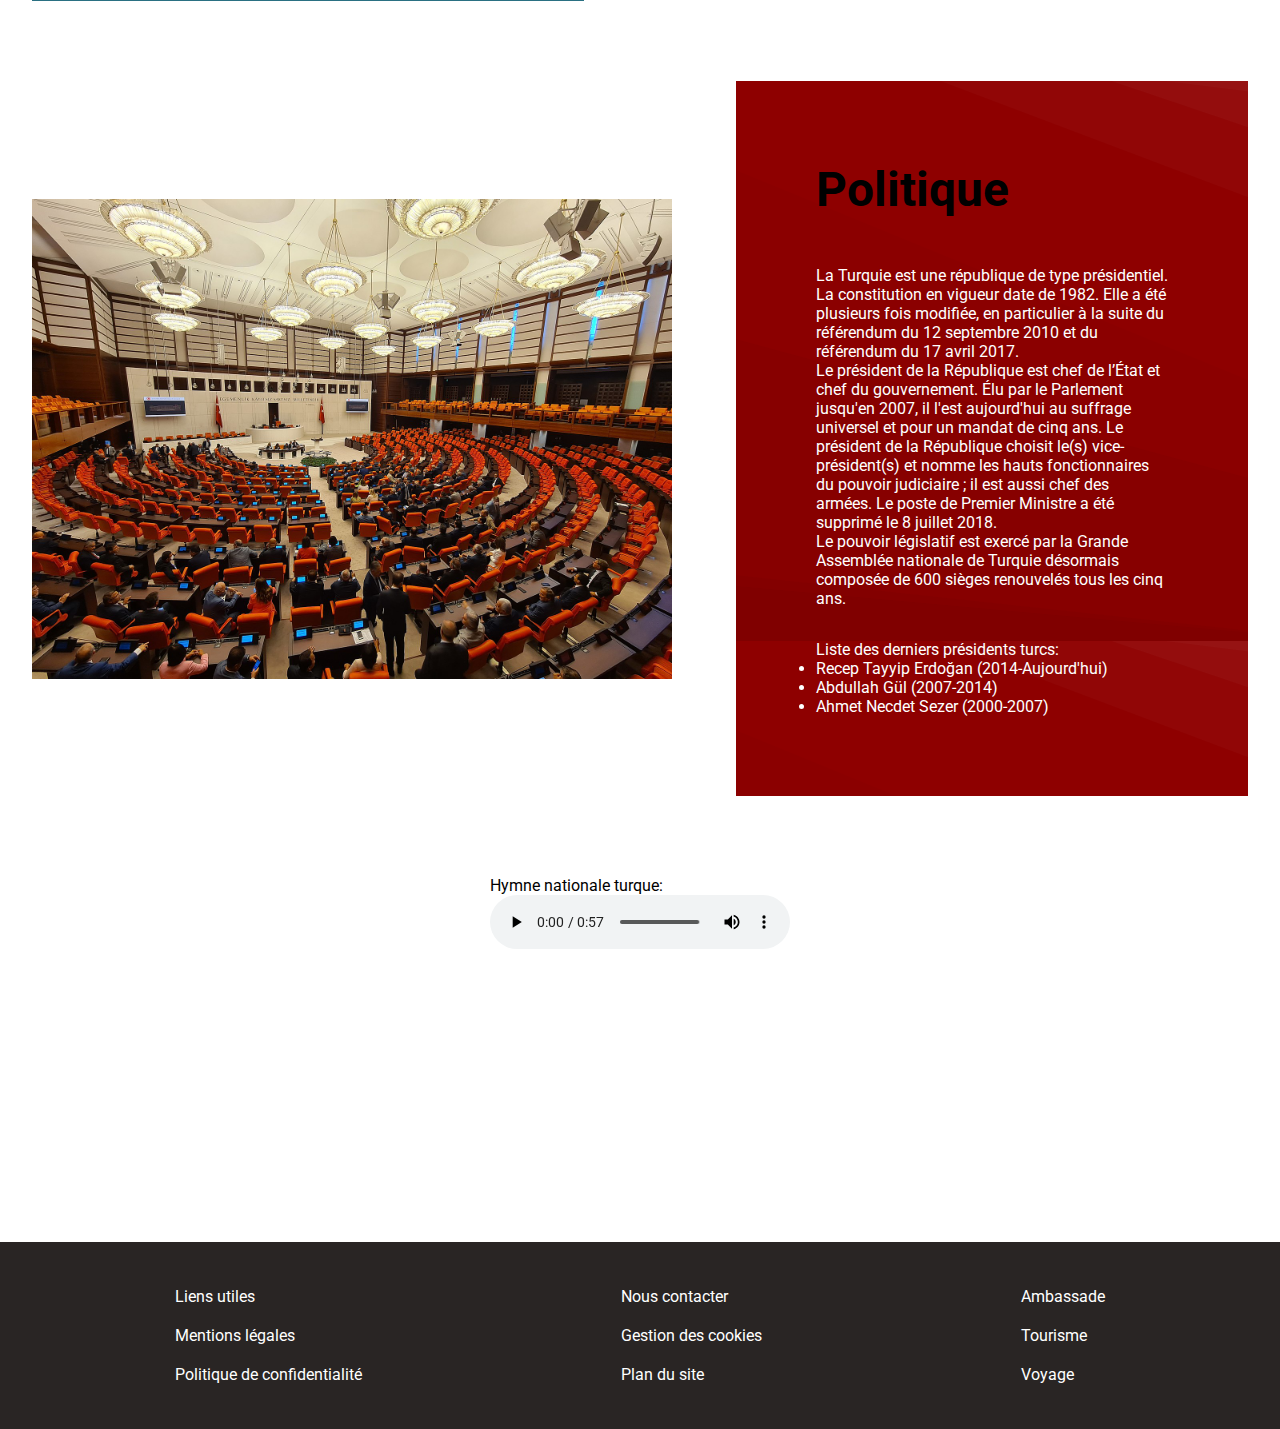
==== commit bed9ece3: "brief rendu" ====
--- a/index.html
+++ b/index.html
@@ -12,6 +12,7 @@
       href="https://fonts.googleapis.com/css2?family=Roboto:ital,wght@0,100;0,300;0,400;0,500;0,700;0,900;1,100;1,300;1,400;1,500;1,700;1,900&display=swap"
       rel="stylesheet"
     />
+    <script src="script.js" defer></script>
   </head>
   <body>
     <header class="navbar">
@@ -24,10 +25,10 @@
         <p class="turquie-title">Turquie</p>
       </div>
       <div class="navbar-right">
-        <p>About</p>
-        <p>Géographie</p>
-        <p>Politique</p>
-        <p>Histoire</p>
+        <p class="nav-about">About</p>
+        <p class="nav-geo">Géographie</p>
+        <p class="nav-histoire">Histoire</p>
+        <p class="nav-politique">Politique</p>
       </div>
     </header>
     <main>
@@ -170,14 +171,26 @@
     </section>
     <footer>
       <div>
-        <p>Liens utiles</p>
-        <p>Mentions légales</p>
-        <p>Politique de confidentialité</p>
+        <a href="./random.html" class="nav-link" target="_blank">
+          Liens utiles
+        </a>
+        <a href="./random.html" class="nav-link" target="_blank">
+          Mentions légales
+        </a>
+        <a href="./random.html" class="nav-link" target="_blank">
+          Politique de confidentialité
+        </a>
       </div>
       <div>
-        <p>Nous contacter</p>
-        <p>Gestion des cookies</p>
-        <p>Plan du site</p>
+        <a href="./random.html" class="nav-link" target="_blank">
+          Nous contacter
+        </a>
+        <a href="./random.html" class="nav-link" target="_blank">
+          Gestion des cookies
+        </a>
+        <a href="./random.html" class="nav-link" target="_blank">
+          Plan du site
+        </a>
       </div>
       <div>
         <a class="nav-link" target="_blank" href="https://tr.ambafrance.org/"
--- a/style.css
+++ b/style.css
@@ -2,6 +2,7 @@
   font-family: "Roboto", sans-serif;
   padding: 0;
   margin: 0;
+  scroll-behavior: smooth;
 }
 
 a:link,
@@ -11,20 +12,23 @@
 }
 
 .navbar {
-  height: 10vh;
+  /*height: 10vh;*/
   width: 100vw;
-  background-color: #292524;
-  color: white;
+  border-bottom: solid 2px red;
+  color: black;
+  background-color: white;
+  position: fixed;
   display: flex;
   justify-content: space-around;
   align-items: center;
-  position: fixed;
+  /* position: fixed;*/
   top: 0;
   gap: 25%;
 }
 .drapeau {
   width: 100px;
   height: auto;
+  padding: 10px;
 }
 
 .navbar-left,
@@ -121,7 +125,7 @@
 }
 
 .histoire-text > h2 {
-  color: black;
+  color: white;
 }
 .histoire-text {
   color: white;
@@ -136,8 +140,8 @@
 }
 
 .video {
-  width: 50vw;
-  height: 55vh;
+  width: auto;
+  height: auto;
 }
 
 footer {
@@ -153,4 +157,5 @@
   display: flex;
   flex-direction: column;
   color: white;
+  gap: 20px;
 }
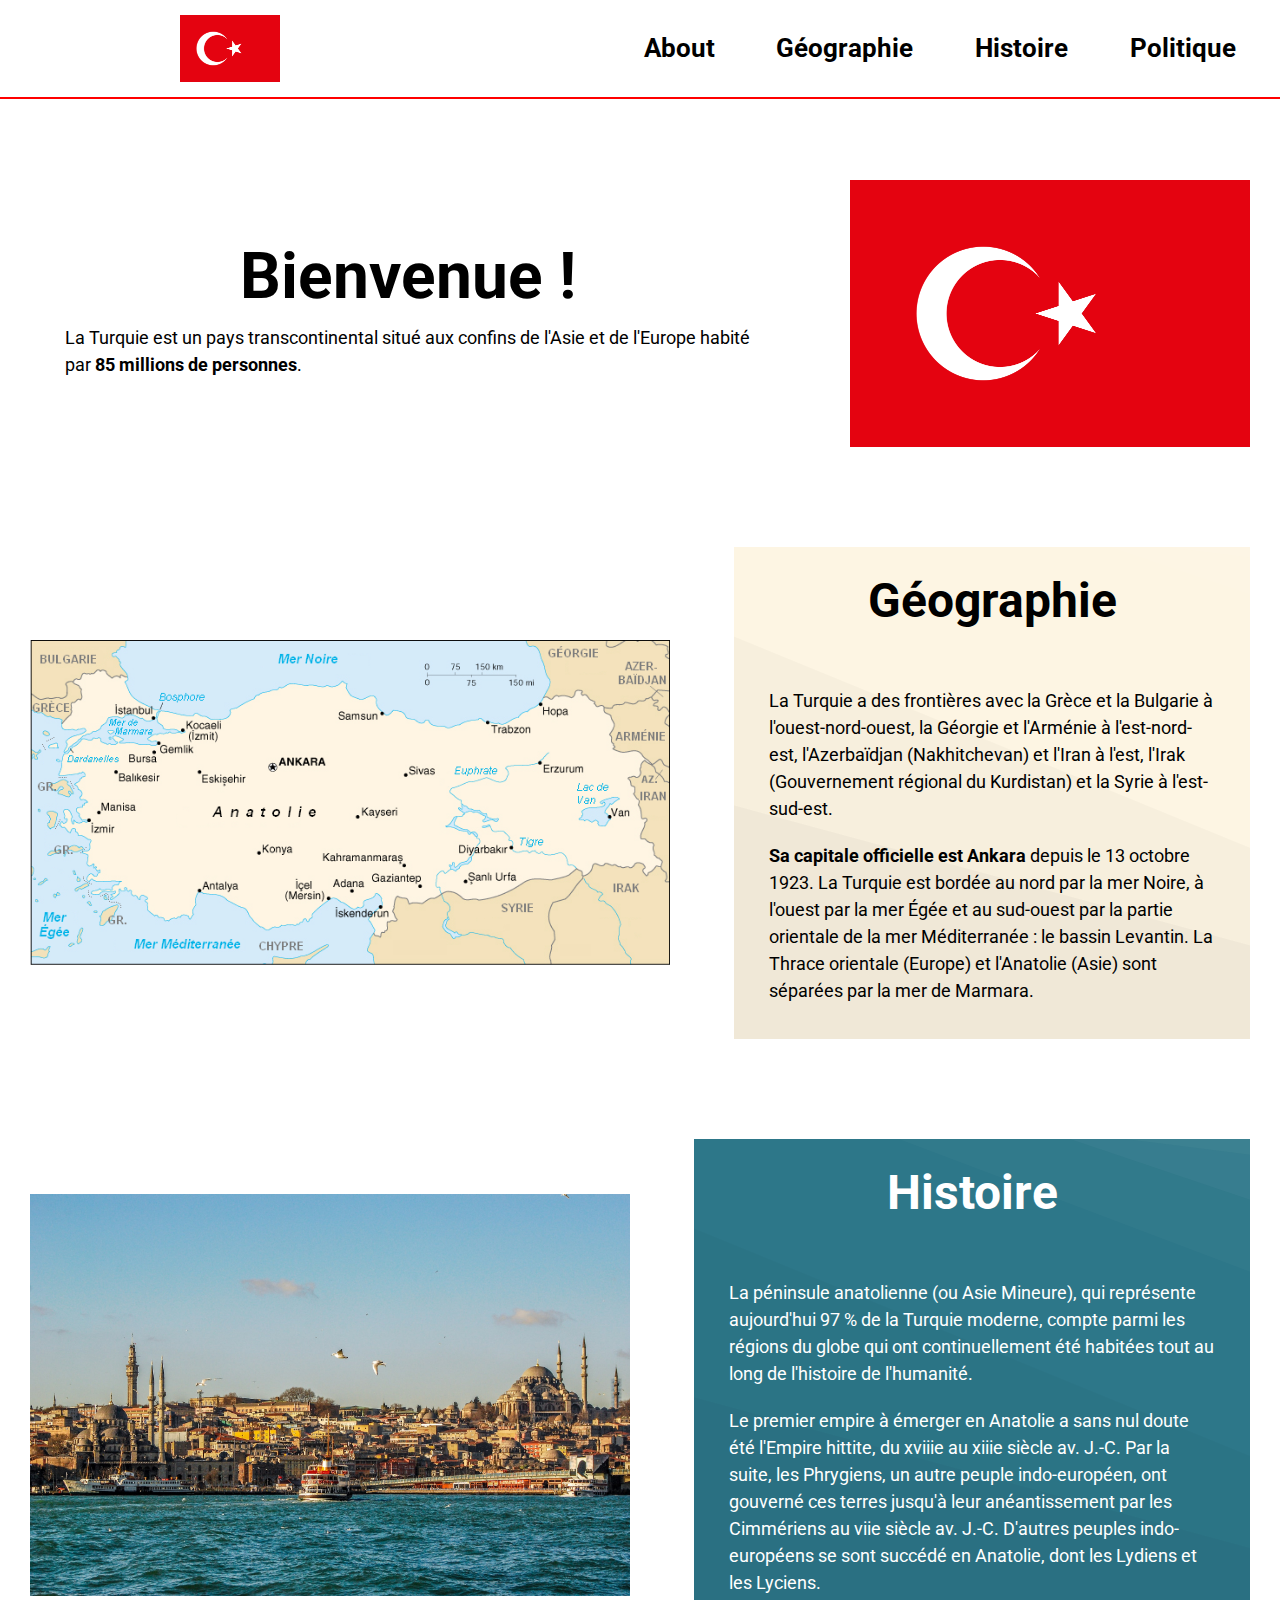
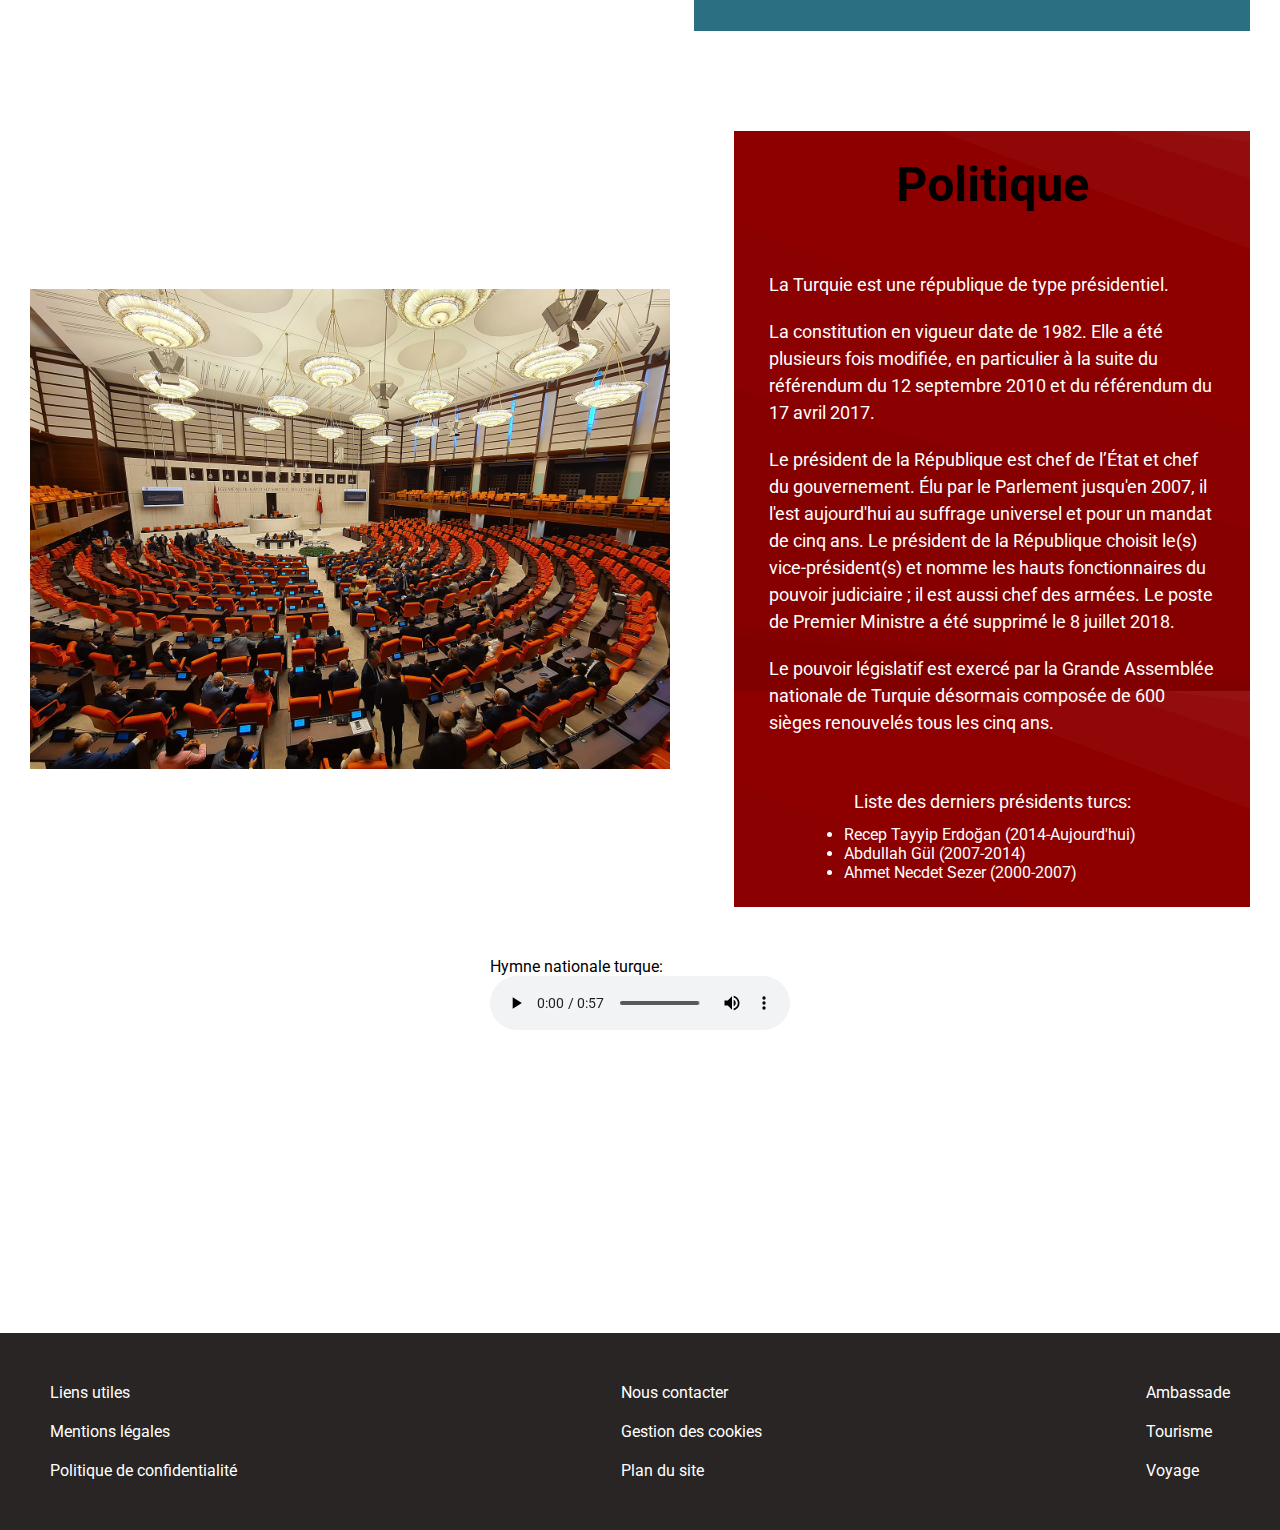
==== commit b92d08d6: "Ajout du layout responsive" ====
--- a/index.html
+++ b/index.html
@@ -1,5 +1,5 @@
 <!DOCTYPE html>
-<html lang="en">
+<html lang="fr">
   <head>
     <meta charset="UTF-8" />
     <meta http-equiv="X-UA-Compatible" content="IE=edge" />
--- a/style.css
+++ b/style.css
@@ -159,3 +159,505 @@
   color: white;
   gap: 20px;
 }
+
+@media screen and (min-width: 0px) and (max-width: 320px) {
+  body {
+    max-width: 100vw;
+  }
+
+  .navbar-left,
+  .navbar-right {
+    display: flex;
+    flex-direction: column;
+    padding: 15px;
+  }
+
+  .navbar > * > * {
+    font-size: 16px;
+    padding: 5px;
+  }
+
+  .turquie-title {
+    display: none;
+  }
+
+  h1 {
+    font-size: 32px;
+  }
+
+  h2 {
+    font-size: 28px;
+  }
+
+  p {
+    font-size: 16px;
+  }
+
+  .presentation,
+  .geo,
+  .politique,
+  .histoire {
+    display: flex;
+    flex-direction: column;
+    align-items: center;
+    margin: 0;
+    margin-top: 100px;
+  }
+
+  .drapeau-turquie {
+    width: 150px;
+    height: auto;
+  }
+
+  .presentation-text,
+  .geo-text,
+  .politique-text,
+  .histoire-text {
+    display: flex;
+    flex-direction: column;
+    justify-content: center;
+    align-items: center;
+    padding: 0;
+    margin: 0;
+    max-width: 100vw;
+    padding: 25px;
+  }
+
+  p {
+    padding: 10px;
+  }
+
+  .turquie-map,
+  .turquie-img,
+  .politique-img {
+    margin-top: 20px;
+    width: 300px;
+    max-width: 100vw;
+  }
+
+  .media {
+    margin-top: 50px;
+  }
+
+  footer {
+    margin-top: 100px;
+    justify-content: space-between;
+    gap: 10px;
+    padding: 30px;
+  }
+
+  footer > div {
+    font-size: 10px;
+  }
+}
+
+@media screen and (min-width: 321px) and (max-width: 375px) {
+  body {
+    max-width: 100vw;
+  }
+
+  .navbar-left,
+  .navbar-right {
+    display: flex;
+    flex-direction: column;
+    padding: 15px;
+  }
+
+  .navbar > * > * {
+    font-size: 16px;
+    padding: 5px;
+  }
+
+  .turquie-title {
+    display: none;
+  }
+
+  h1 {
+    font-size: 38px;
+  }
+
+  h2 {
+    font-size: 32px;
+  }
+
+  p {
+    font-size: 18px;
+  }
+
+  .presentation,
+  .geo,
+  .politique,
+  .histoire {
+    display: flex;
+    flex-direction: column;
+    align-items: center;
+    margin: 0;
+    margin-top: 100px;
+  }
+
+  .drapeau-turquie {
+    width: 150px;
+    height: auto;
+  }
+
+  .presentation-text,
+  .geo-text,
+  .politique-text,
+  .histoire-text {
+    display: flex;
+    flex-direction: column;
+    justify-content: center;
+    align-items: center;
+    padding: 0;
+    margin: 0;
+    max-width: 100vw;
+    padding: 25px;
+  }
+
+  p {
+    padding: 10px;
+  }
+
+  .turquie-map,
+  .turquie-img,
+  .politique-img {
+    margin-top: 20px;
+    width: 300px;
+    max-width: 100vw;
+  }
+
+  .media {
+    margin-top: 50px;
+  }
+
+  footer {
+    margin-top: 100px;
+    justify-content: space-between;
+    gap: 10px;
+    padding: 30px;
+  }
+
+  footer > div {
+    font-size: 14px;
+  }
+}
+
+@media screen and (min-width: 376px) and (max-width: 670px) {
+  body {
+    max-width: 100vw;
+  }
+
+  .navbar-left,
+  .navbar-right {
+    display: flex;
+    flex-direction: column;
+    padding: 15px;
+  }
+
+  .navbar {
+    justify-content: space-evenly;
+    gap: 0;
+  }
+  .navbar > * > * {
+    font-size: 16px;
+    padding: 5px;
+  }
+
+  .turquie-title {
+    display: none;
+  }
+
+  h1 {
+    font-size: 38px;
+  }
+
+  h2 {
+    font-size: 32px;
+  }
+
+  p {
+    font-size: 18px;
+  }
+
+  .presentation,
+  .geo,
+  .politique,
+  .histoire {
+    display: flex;
+    flex-direction: column;
+    align-items: center;
+    margin: 0;
+    margin-top: 100px;
+  }
+
+  .drapeau-turquie {
+    width: 150px;
+    height: auto;
+  }
+
+  .presentation-text,
+  .geo-text,
+  .politique-text,
+  .histoire-text {
+    display: flex;
+    flex-direction: column;
+    justify-content: center;
+    align-items: center;
+    padding: 0;
+    margin: 0;
+    max-width: 100vw;
+    padding: 25px;
+  }
+
+  p {
+    padding: 10px;
+  }
+
+  .turquie-map,
+  .turquie-img,
+  .politique-img {
+    margin-top: 20px;
+    width: 400px;
+    max-width: 100vw;
+  }
+
+  .media {
+    margin-top: 50px;
+  }
+
+  footer {
+    margin-top: 100px;
+    justify-content: space-between;
+    gap: 10px;
+    padding: 30px;
+  }
+
+  footer > div {
+    font-size: 14px;
+  }
+}
+
+@media screen and (min-width: 671px) and (max-width: 1200px) {
+  body {
+    max-width: 100vw;
+  }
+
+  .navbar-left,
+  .navbar-right {
+    display: flex;
+    flex-direction: row;
+    padding: 15px;
+    max-width: 50vw;
+    padding: 5px;
+    gap: 0;
+  }
+
+  .navbar {
+    justify-content: space-between;
+    gap: 0;
+  }
+  .navbar > * > * {
+    font-size: 20px;
+    padding: 5px;
+  }
+
+  .turquie-title {
+    display: none;
+  }
+
+  h1 {
+    font-size: 52px;
+  }
+
+  h2 {
+    font-size: 32px;
+  }
+
+  p {
+    font-size: 18px;
+  }
+
+  .presentation,
+  .geo,
+  .politique,
+  .histoire {
+    display: flex;
+    flex-direction: column;
+    align-items: center;
+    margin: 0;
+    margin-top: 100px;
+  }
+
+  .drapeau-turquie {
+    width: 400px;
+    height: auto;
+    max-width: 100vw;
+  }
+
+  .presentation-text,
+  .geo-text,
+  .politique-text,
+  .histoire-text {
+    display: flex;
+    flex-direction: column;
+    justify-content: center;
+    align-items: center;
+    padding: 0;
+    margin: 0;
+    max-width: 100vw;
+    padding: 25px;
+  }
+
+  p {
+    padding: 10px;
+  }
+
+  .turquie-map,
+  .turquie-img,
+  .politique-img {
+    margin-top: 20px;
+    width: 60vw;
+    max-width: 100vw;
+  }
+
+  .media {
+    margin-top: 50px;
+  }
+
+  footer {
+    margin-top: 100px;
+    justify-content: space-between;
+    gap: 10px;
+    padding: 30px;
+  }
+
+  footer > div {
+    font-size: 14px;
+  }
+
+  .video {
+    width: 60vw;
+  }
+}
+
+@media screen and (min-width: 1201px) and (max-width: 1439px) {
+  body {
+    max-width: 100vw;
+  }
+
+  .navbar-left,
+  .navbar-right {
+    display: flex;
+    flex-direction: row;
+    padding: 15px;
+    max-width: 50vw;
+    padding: 5px;
+    gap: 10%;
+  }
+
+  .navbar {
+    justify-content: space-around;
+    gap: 0;
+  }
+  .navbar > * > * {
+    font-size: 26px;
+    padding-left: 5px;
+  }
+
+  .turquie-title {
+    display: none;
+  }
+
+  h1 {
+    font-size: 64px;
+  }
+
+  h2 {
+    font-size: 48px;
+  }
+
+  p {
+    font-size: 18px;
+  }
+
+  .presentation,
+  .geo,
+  .politique,
+  .histoire {
+    display: flex;
+    flex-direction: row-reverse;
+    align-items: center;
+    margin: 0;
+    margin-top: 100px;
+    padding-left: 30px;
+    padding-right: 30px;
+  }
+
+  .drapeau-turquie {
+    width: 400px;
+    height: auto;
+    max-width: 50vw;
+  }
+
+  .presentation-text,
+  .geo-text,
+  .politique-text,
+  .histoire-text {
+    display: flex;
+    flex-direction: column;
+    justify-content: center;
+    align-items: center;
+    padding: 0;
+    margin: 0;
+    max-width: 100vw;
+    padding: 25px;
+  }
+
+  p {
+    padding: 10px;
+    line-height: 1.5em;
+  }
+
+  .turquie-map,
+  .turquie-img,
+  .politique-img {
+    margin-top: 20px;
+    max-width: 50vw;
+  }
+
+  .media {
+    margin-top: 50px;
+  }
+
+  footer {
+    margin-top: 100px;
+    justify-content: space-between;
+    gap: 10px;
+    padding: 50px;
+  }
+
+  footer > div {
+    font-size: 16px;
+  }
+
+  .video {
+    width: 60vw;
+  }
+}
+
+@media screen and (min-width: 1440px) and (max-width: 1920px) {
+  .video {
+    width: 60vw;
+  }
+  .navbar-right > * {
+    font-size: 30px;
+  }
+  p {
+    font-size: 20px;
+    line-height: 1.2em;
+  }
+
+  li {
+    padding: 10px;
+  }
+}
